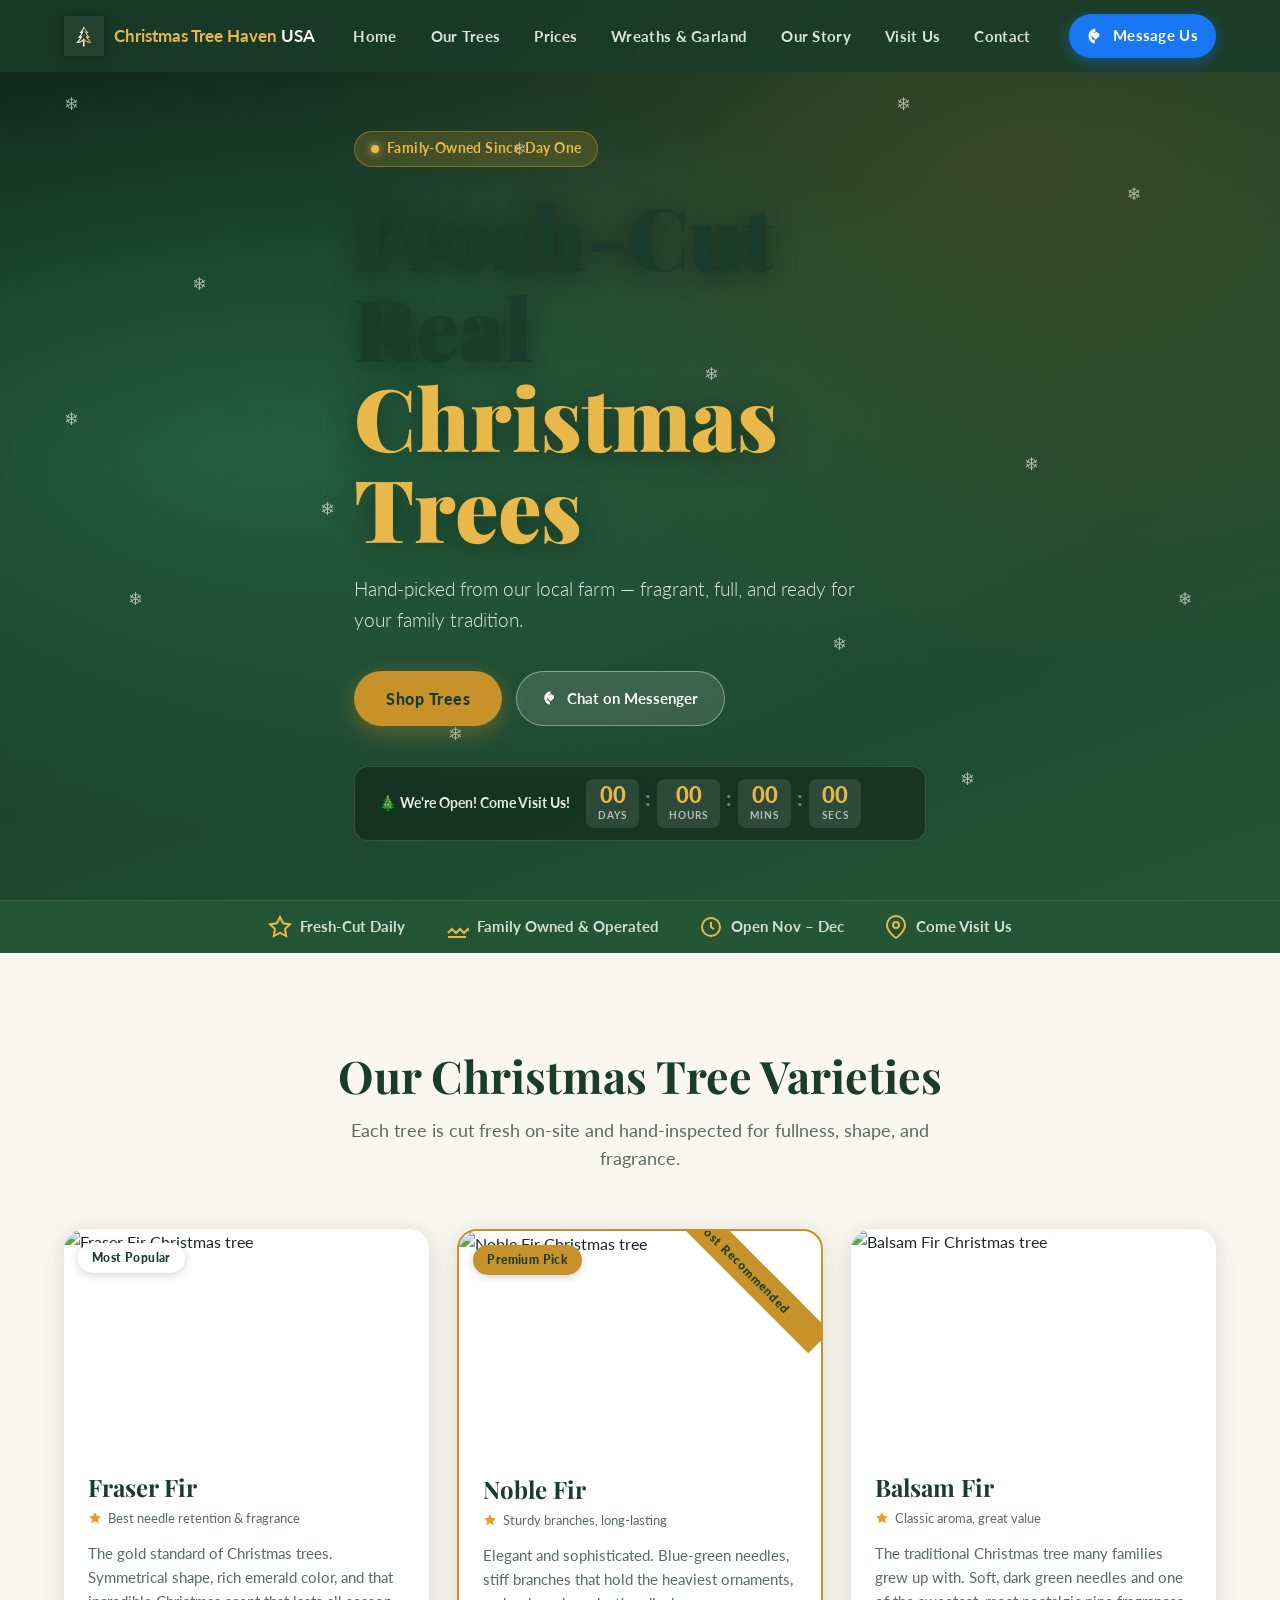
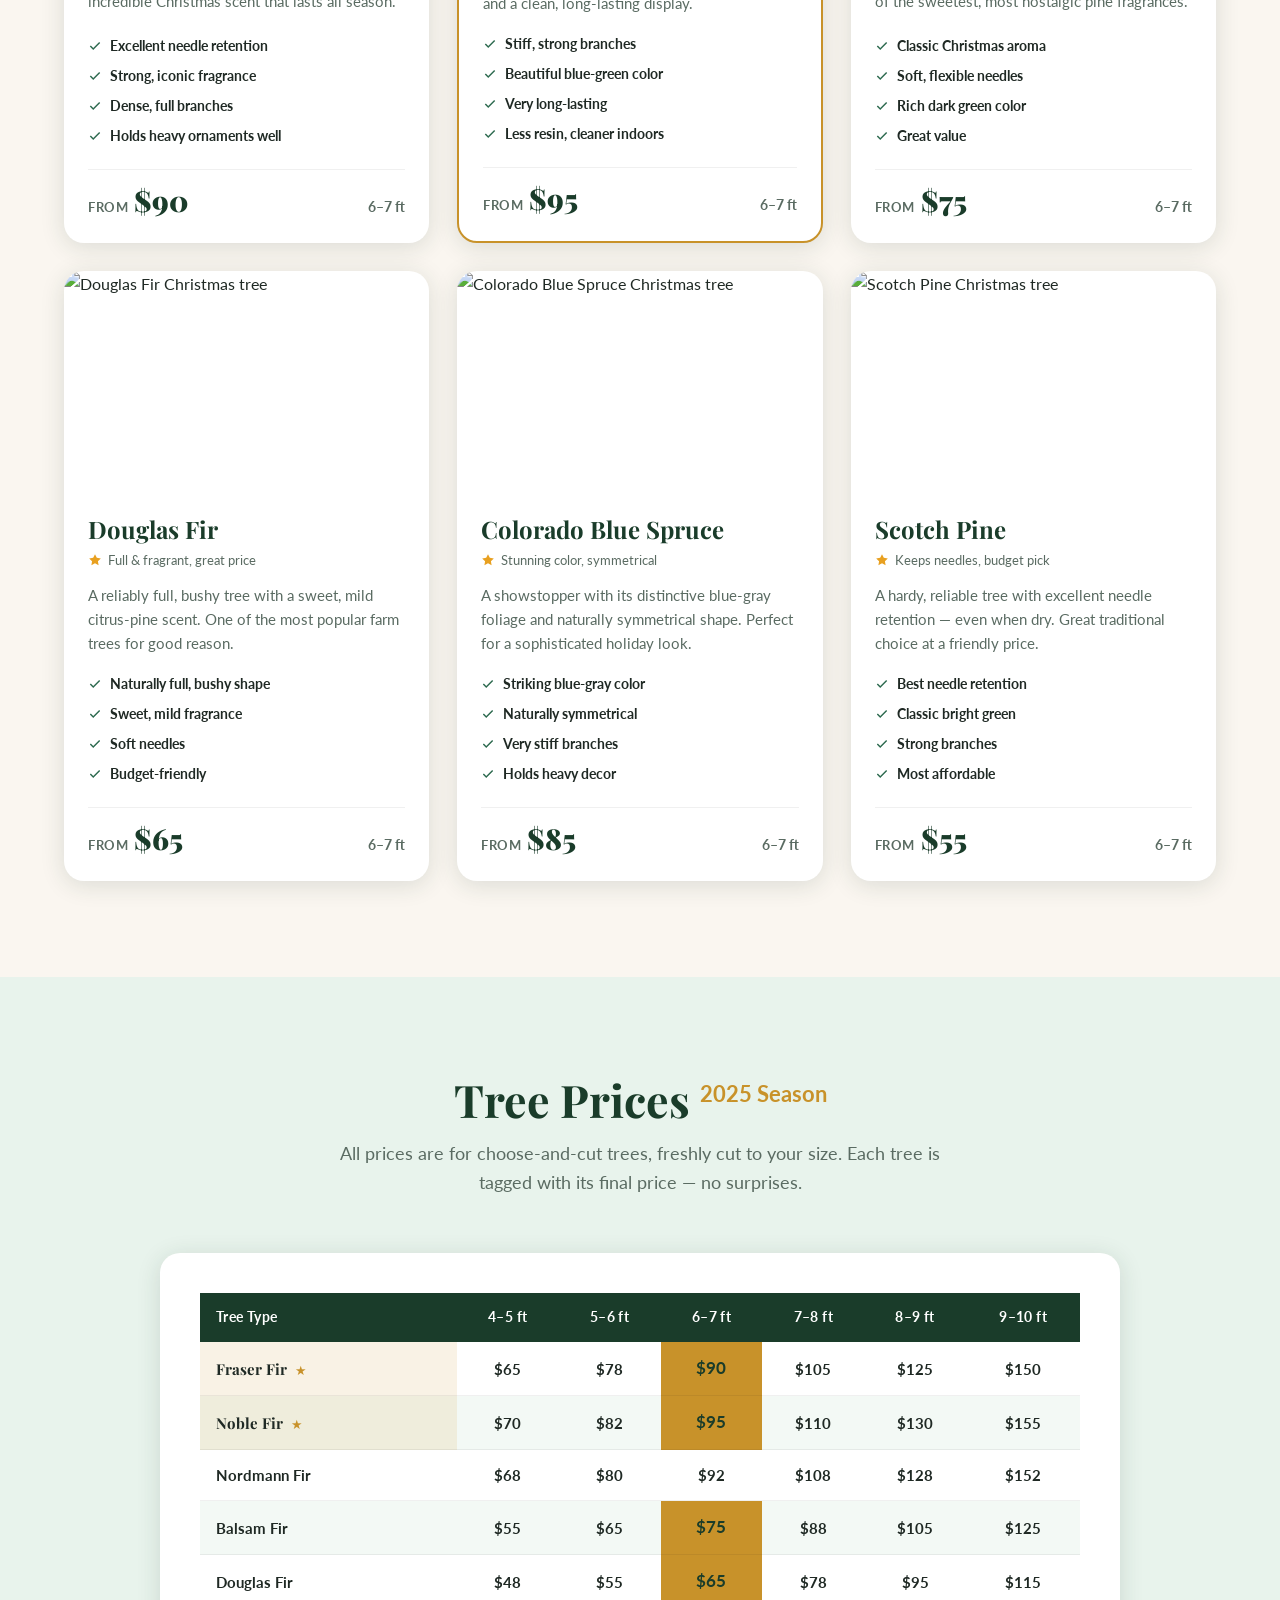
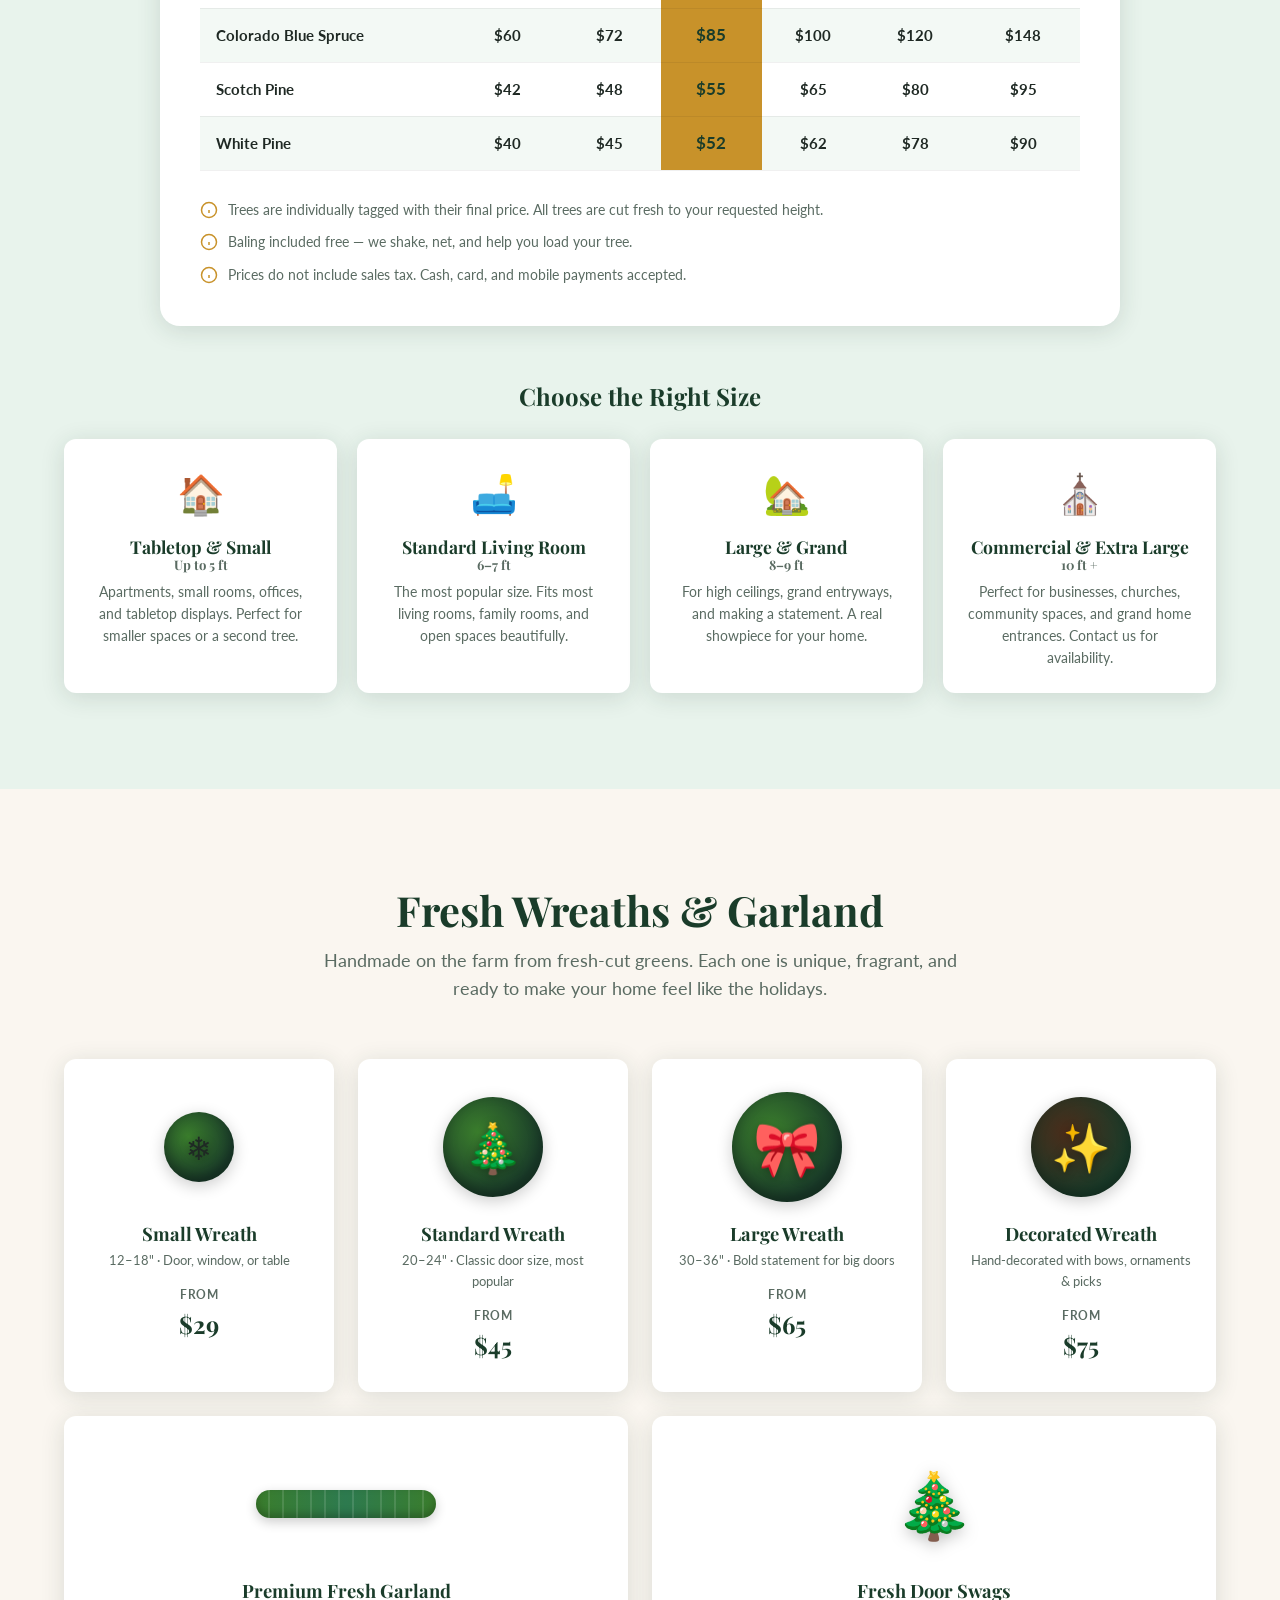
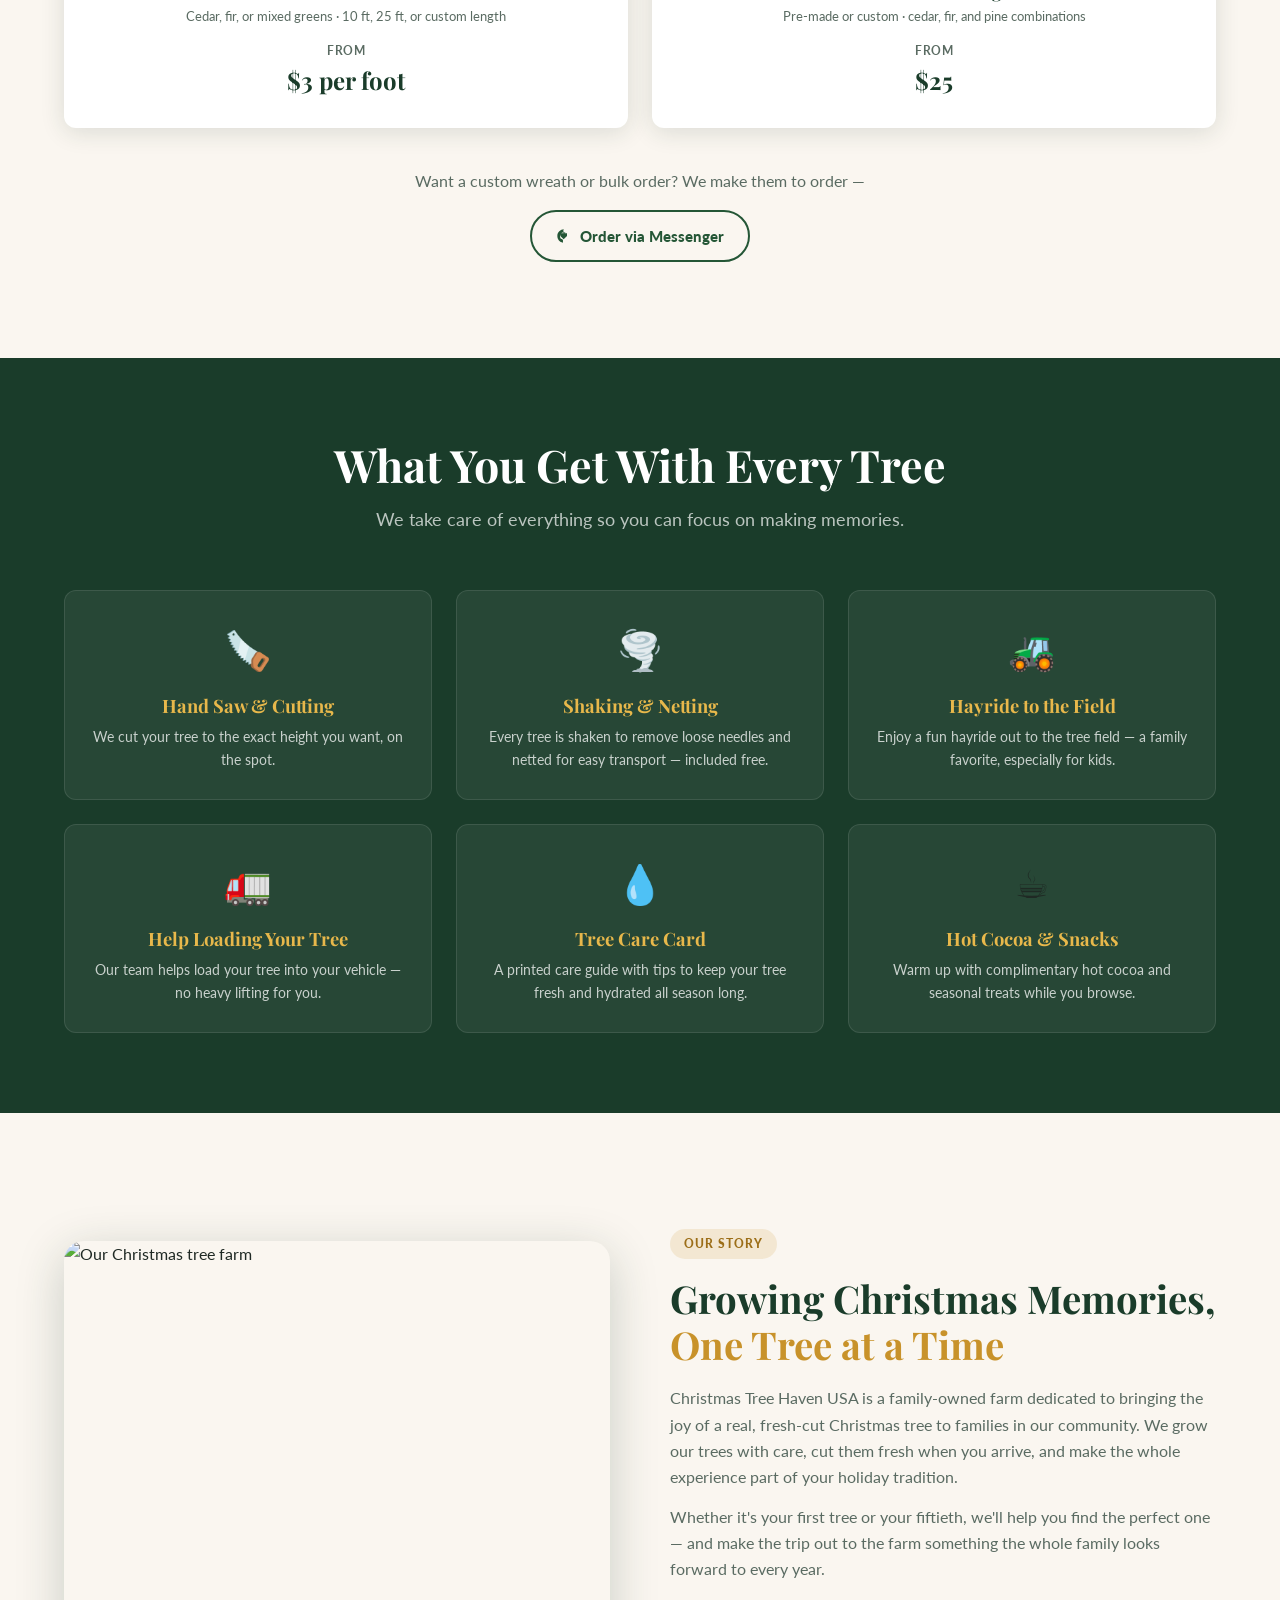
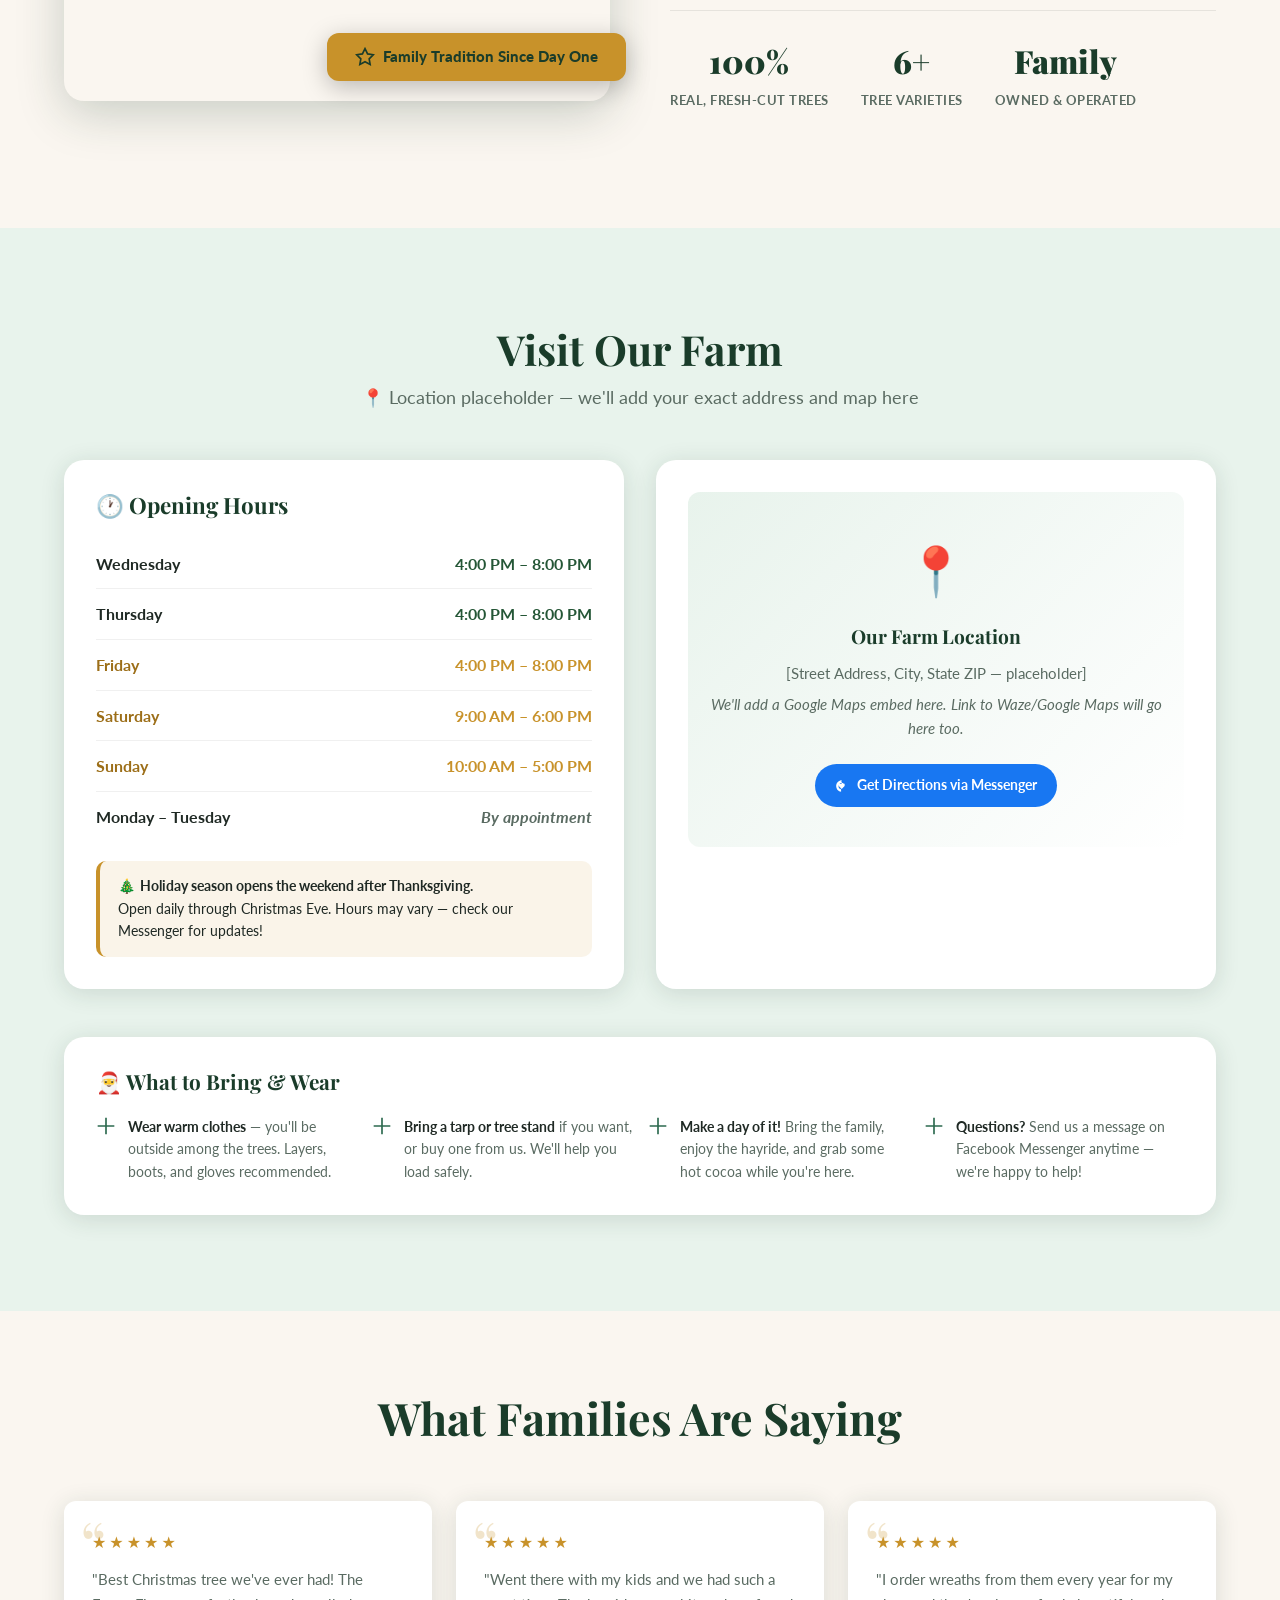
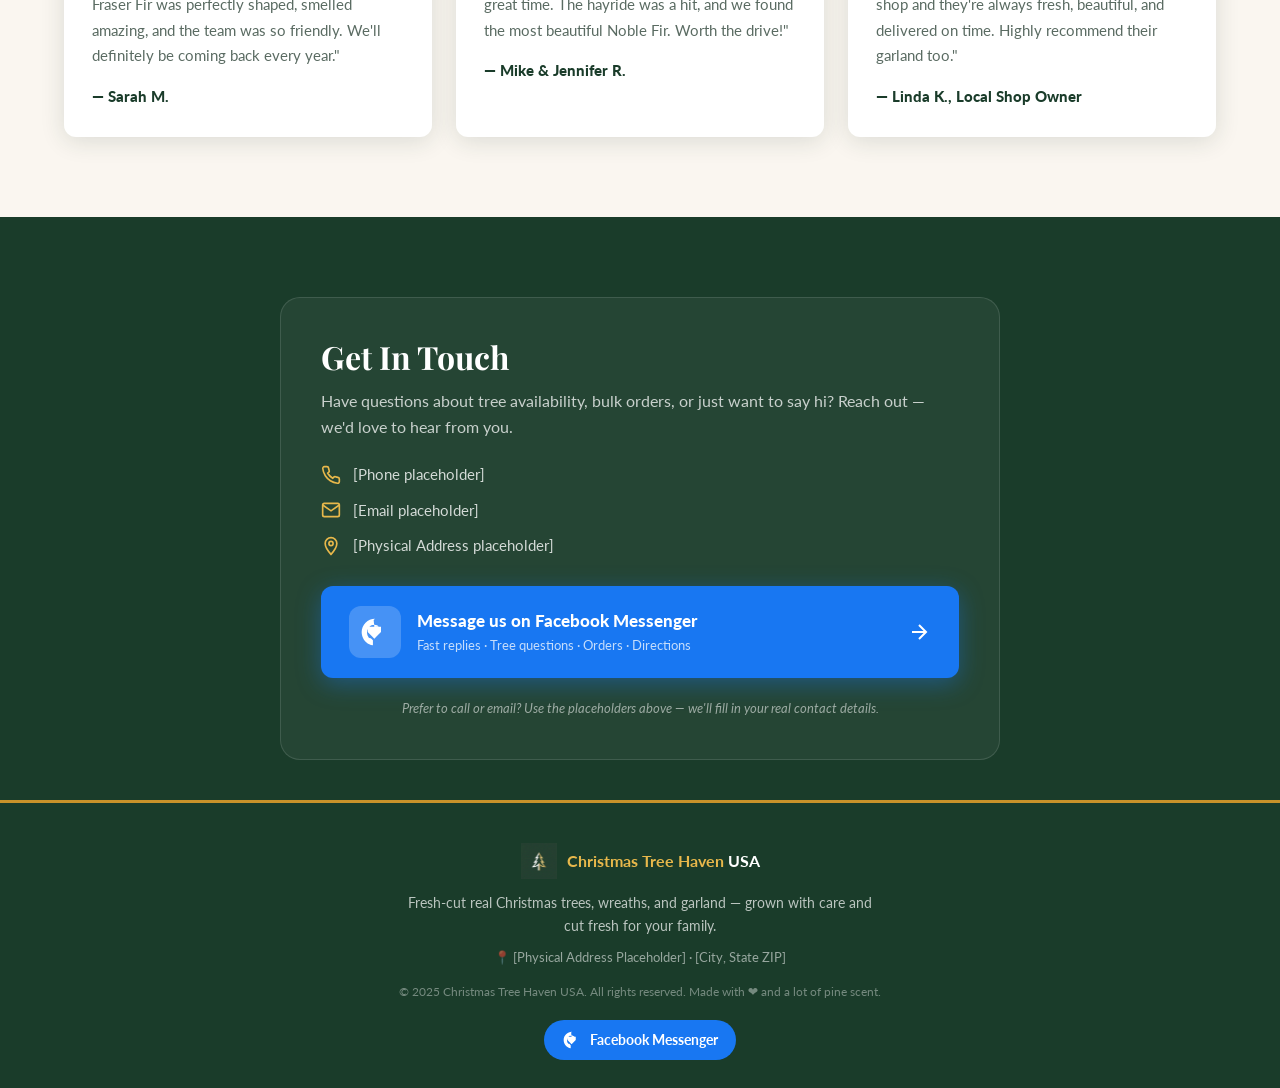
==== docs/index.html @ 34b8585f "Move site files to docs/ for GitHub Pages" ====
<!DOCTYPE html>
<html lang="en">
<head>
  <meta charset="UTF-8">
  <meta name="viewport" content="width=device-width, initial-scale=1.0">
  <title>Christmas Tree Haven USA — Fresh Cut Real Christmas Trees</title>
  <meta name="description" content="Family-owned Christmas tree farm offering fresh-cut Fraser Fir, Noble Fir, Balsam Fir, Douglas Fir, Colorado Blue Spruce, and Scotch Pine. Wreaths, garlands, and tree stands too. Visit us this holiday season!">
  <link rel="preconnect" href="https://fonts.googleapis.com">
  <link rel="preconnect" href="https://fonts.gstatic.com" crossorigin>
  <link href="https://fonts.googleapis.com/css2?family=Playfair+Display:wght@400;700;900&family=Lato:wght@300;400;700;900&display=swap" rel="stylesheet">
  <link rel="stylesheet" href="styles.css">
  <link rel="icon" type="image/png" href="icon.png">
</head>
<body>

  <nav class="navbar" id="navbar">
    <div class="nav-container">
      <a href="#home" class="logo">
        <img src="icon.png" alt="Christmas Tree Haven USA" class="logo-icon">
        <span class="logo-text"><strong>Christmas Tree Haven</strong> USA</span>
      </a>
      <ul class="nav-links" id="nav-links">
        <li><a href="#home">Home</a></li>
        <li><a href="#trees">Our Trees</a></li>
        <li><a href="#prices">Prices</a></li>
        <li><a href="#wreaths">Wreaths &amp; Garland</a></li>
        <li><a href="#about">Our Story</a></li>
        <li><a href="#visit">Visit Us</a></li>
        <li><a href="#contact">Contact</a></li>
      </ul>
      <a href="https://m.me/placeholder" target="_blank" class="btn-messenger" id="nav-messenger">
        <svg width="18" height="18" viewBox="0 0 24 24" fill="currentColor"><path d="M12 2.04C6.5 2.04 2 6.53 2 12.06c0 5.02 3.66 9.4 8.44 9.9v-3.8l-1.56-1.56C7.42 17.16 6 14.8 6 12.06c0-3.05 2.47-5.5 5.5-5.5 1.47 0 2.78.66 3.64 1.68L11.5 8h-5v4l5 5 5-5v-4h-5l-.5-4.98z"/></svg>
        Message Us
      </a>
      <button class="mobile-toggle" id="mobile-toggle" aria-label="Menu">
        <span></span><span></span><span></span>
      </button>
    </div>
  </nav>

  <section id="home" class="hero">
    <div class="hero-bg">
      <div class="hero-overlay"></div>
      <div class="snowflakes" aria-hidden="true">
        <span style="left:5%;top:10%;animation-delay:0s;animation-duration:8s">❄</span>
        <span style="left:15%;top:30%;animation-delay:1.2s;animation-duration:10s">❄</span>
        <span style="left:25%;top:55%;animation-delay:2.5s;animation-duration:7s">❄</span>
        <span style="left:40%;top:15%;animation-delay:0.8s;animation-duration:11s">❄</span>
        <span style="left:55%;top:40%;animation-delay:3s;animation-duration:9s">❄</span>
        <span style="left:70%;top:10%;animation-delay:1.8s;animation-duration:12s">❄</span>
        <span style="left:80%;top:50%;animation-delay:0.5s;animation-duration:8s">❄</span>
        <span style="left:88%;top:20%;animation-delay:2.2s;animation-duration:10s">❄</span>
        <span style="left:10%;top:65%;animation-delay:4s;animation-duration:13s">❄</span>
        <span style="left:65%;top:70%;animation-delay:1.5s;animation-duration:9s">❄</span>
        <span style="left:35%;top:80%;animation-delay:3.3s;animation-duration:11s">❄</span>
        <span style="left:92%;top:65%;animation-delay:0.3s;animation-duration:7s">❄</span>
        <span style="left:50%;top:5%;animation-delay:2s;animation-duration:10s">❄</span>
        <span style="left:5%;top:45%;animation-delay:5s;animation-duration:14s">❄</span>
        <span style="left:75%;top:85%;animation-delay:0.7s;animation-duration:9s">❄</span>
      </div>
    </div>
    <div class="hero-content">
      <div class="hero-badge"><span class="badge-dot"></span> Family-Owned Since Day One</div>
      <h1 class="hero-title">Fresh-Cut Real<br><span class="hero-title-accent">Christmas Trees</span></h1>
      <p class="hero-subtitle">Hand-picked from our local farm — fragrant, full, and ready for your family tradition.</p>
      <div class="hero-cta">
        <a href="#trees" class="btn-primary">Shop Trees</a>
        <a href="https://m.me/placeholder" target="_blank" class="btn-secondary" id="hero-messenger">
          <svg width="16" height="16" viewBox="0 0 24 24" fill="currentColor"><path d="M12 2.04C6.5 2.04 2 6.53 2 12.06c0 5.02 3.66 9.4 8.44 9.9v-3.8l-1.56-1.56C7.42 17.16 6 14.8 6 12.06c0-3.05 2.47-5.5 5.5-5.5 1.47 0 2.78.66 3.64 1.68L11.5 8h-5v4l5 5 5-5v-4h-5l-.5-4.98z"/></svg>
          Chat on Messenger
        </a>
      </div>
      <div class="countdown-bar" id="countdown">
        <span class="countdown-label">🎄 Holiday Season Opens In:</span>
        <div class="countdown-times">
          <div class="cd-unit"><span class="cd-num" id="cd-days">--</span><span class="cd-label">Days</span></div>
          <div class="cd-sep">:</div>
          <div class="cd-unit"><span class="cd-num" id="cd-hours">--</span><span class="cd-label">Hours</span></div>
          <div class="cd-sep">:</div>
          <div class="cd-unit"><span class="cd-num" id="cd-mins">--</span><span class="cd-label">Mins</span></div>
          <div class="cd-sep">:</div>
          <div class="cd-unit"><span class="cd-num" id="cd-secs">--</span><span class="cd-label">Secs</span></div>
        </div>
      </div>
    </div>
    <div class="hero-image-wrap">
      <img src="TREE1.jpeg" alt="Beautiful decorated Christmas tree" class="hero-img hero-img-1" loading="eager">
      <img src="TREE2.jpeg" alt="Christmas tree close up" class="hero-img hero-img-2" loading="lazy">
    </div>
  </section>

  <section class="trust-strip">
    <div class="trust-inner">
      <div class="trust-item"><svg width="24" height="24" viewBox="0 0 24 24" fill="none" stroke="currentColor" stroke-width="2"><path d="M12 2L15.09 8.26L22 9.27L17 14.14L18.18 21.02L12 17.77L5.82 21.02L7 14.14L2 9.27L8.91 8.26L12 2z"/></svg><span>Fresh-Cut Daily</span></div>
      <div class="trust-item"><svg width="24" height="24" viewBox="0 0 24 24" fill="none" stroke="currentColor" stroke-width="2"><path d="M3 18l4-4 4 4 4-4 4 4 4-4 4 4"/><path d="M3 22h18"/></svg><span>Family Owned &amp; Operated</span></div>
      <div class="trust-item"><svg width="24" height="24" viewBox="0 0 24 24" fill="none" stroke="currentColor" stroke-width="2"><circle cx="12" cy="12" r="9"/><path d="M12 7v5l3 2"/></svg><span>Open Nov – Dec</span></div>
      <div class="trust-item"><svg width="24" height="24" viewBox="0 0 24 24" fill="none" stroke="currentColor" stroke-width="2"><path d="M21 10c0 7-9 13-9 13s-9-6-9-13a9 9 0 0118 0z"/><circle cx="12" cy="10" r="3"/></svg><span>Come Visit Us</span></div>
    </div>
  </section>

  <section id="trees" class="section-trees">
    <div class="container">
      <div class="section-header">
        <h2>Our Christmas Tree Varieties</h2>
        <p class="section-sub">Each tree is cut fresh on-site and hand-inspected for fullness, shape, and fragrance.</p>
      </div>
      <div class="trees-grid">
        <div class="tree-card">
          <div class="tree-card-img">
            <img src="TREE3.jpeg" alt="Fraser Fir Christmas tree" loading="lazy">
            <span class="tree-tag">Most Popular</span>
          </div>
          <div class="tree-card-body">
            <h3>Fraser Fir</h3>
            <div class="tree-rating"><svg width="14" height="14" viewBox="0 0 24 24" fill="#e8a020"><path d="M12 2L15.09 8.26L22 9.27L17 14.14L18.18 21.02L12 17.77L5.82 21.02L7 14.14L2 9.27L8.91 8.26L12 2z"/></svg><span>Best needle retention &amp; fragrance</span></div>
            <p>The gold standard of Christmas trees. Symmetrical shape, rich emerald color, and that incredible Christmas scent that lasts all season.</p>
            <ul class="tree-features">
              <li><svg width="14" height="14" viewBox="0 0 24 24" fill="none" stroke="#2d6a4f" stroke-width="2.5"><polyline points="20 6 9 17 4 12"/></svg>Excellent needle retention</li>
              <li><svg width="14" height="14" viewBox="0 0 24 24" fill="none" stroke="#2d6a4f" stroke-width="2.5"><polyline points="20 6 9 17 4 12"/></svg>Strong, iconic fragrance</li>
              <li><svg width="14" height="14" viewBox="0 0 24 24" fill="none" stroke="#2d6a4f" stroke-width="2.5"><polyline points="20 6 9 17 4 12"/></svg>Dense, full branches</li>
              <li><svg width="14" height="14" viewBox="0 0 24 24" fill="none" stroke="#2d6a4f" stroke-width="2.5"><polyline points="20 6 9 17 4 12"/></svg>Holds heavy ornaments well</li>
            </ul>
            <div class="tree-price-row"><span class="tree-price-from">From</span><span class="tree-price">$90</span><span class="tree-price-meta">6–7 ft</span></div>
          </div>
        </div>
        <div class="tree-card featured">
          <div class="tree-card-img">
            <img src="TREE4.jpeg" alt="Noble Fir Christmas tree" loading="lazy">
            <span class="tree-tag tree-tag-featured">Premium Pick</span>
          </div>
          <div class="tree-card-body">
            <h3>Noble Fir</h3>
            <div class="tree-rating"><svg width="14" height="14" viewBox="0 0 24 24" fill="#e8a020"><path d="M12 2L15.09 8.26L22 9.27L17 14.14L18.18 21.02L12 17.77L5.82 21.02L7 14.14L2 9.27L8.91 8.26L12 2z"/></svg><span>Sturdy branches, long-lasting</span></div>
            <p>Elegant and sophisticated. Blue-green needles, stiff branches that hold the heaviest ornaments, and a clean, long-lasting display.</p>
            <ul class="tree-features">
              <li><svg width="14" height="14" viewBox="0 0 24 24" fill="none" stroke="#2d6a4f" stroke-width="2.5"><polyline points="20 6 9 17 4 12"/></svg>Stiff, strong branches</li>
              <li><svg width="14" height="14" viewBox="0 0 24 24" fill="none" stroke="#2d6a4f" stroke-width="2.5"><polyline points="20 6 9 17 4 12"/></svg>Beautiful blue-green color</li>
              <li><svg width="14" height="14" viewBox="0 0 24 24" fill="none" stroke="#2d6a4f" stroke-width="2.5"><polyline points="20 6 9 17 4 12"/></svg>Very long-lasting</li>
              <li><svg width="14" height="14" viewBox="0 0 24 24" fill="none" stroke="#2d6a4f" stroke-width="2.5"><polyline points="20 6 9 17 4 12"/></svg>Less resin, cleaner indoors</li>
            </ul>
            <div class="tree-price-row"><span class="tree-price-from">From</span><span class="tree-price">$95</span><span class="tree-price-meta">6–7 ft</span></div>
          </div>
        </div>
        <div class="tree-card">
          <div class="tree-card-img">
            <img src="TREE5.jpeg" alt="Balsam Fir Christmas tree" loading="lazy">
          </div>
          <div class="tree-card-body">
            <h3>Balsam Fir</h3>
            <div class="tree-rating"><svg width="14" height="14" viewBox="0 0 24 24" fill="#e8a020"><path d="M12 2L15.09 8.26L22 9.27L17 14.14L18.18 21.02L12 17.77L5.82 21.02L7 14.14L2 9.27L8.91 8.26L12 2z"/></svg><span>Classic aroma, great value</span></div>
            <p>The traditional Christmas tree many families grew up with. Soft, dark green needles and one of the sweetest, most nostalgic pine fragrances.</p>
            <ul class="tree-features">
              <li><svg width="14" height="14" viewBox="0 0 24 24" fill="none" stroke="#2d6a4f" stroke-width="2.5"><polyline points="20 6 9 17 4 12"/></svg>Classic Christmas aroma</li>
              <li><svg width="14" height="14" viewBox="0 0 24 24" fill="none" stroke="#2d6a4f" stroke-width="2.5"><polyline points="20 6 9 17 4 12"/></svg>Soft, flexible needles</li>
              <li><svg width="14" height="14" viewBox="0 0 24 24" fill="none" stroke="#2d6a4f" stroke-width="2.5"><polyline points="20 6 9 17 4 12"/></svg>Rich dark green color</li>
              <li><svg width="14" height="14" viewBox="0 0 24 24" fill="none" stroke="#2d6a4f" stroke-width="2.5"><polyline points="20 6 9 17 4 12"/></svg>Great value</li>
            </ul>
            <div class="tree-price-row"><span class="tree-price-from">From</span><span class="tree-price">$75</span><span class="tree-price-meta">6–7 ft</span></div>
          </div>
        </div>
        <div class="tree-card">
          <div class="tree-card-img">
            <img src="TREE1.jpeg" alt="Douglas Fir Christmas tree" loading="lazy">
          </div>
          <div class="tree-card-body">
            <h3>Douglas Fir</h3>
            <div class="tree-rating"><svg width="14" height="14" viewBox="0 0 24 24" fill="#e8a020"><path d="M12 2L15.09 8.26L22 9.27L17 14.14L18.18 21.02L12 17.77L5.82 21.02L7 14.14L2 9.27L8.91 8.26L12 2z"/></svg><span>Full &amp; fragrant, great price</span></div>
            <p>A reliably full, bushy tree with a sweet, mild citrus-pine scent. One of the most popular farm trees for good reason.</p>
            <ul class="tree-features">
              <li><svg width="14" height="14" viewBox="0 0 24 24" fill="none" stroke="#2d6a4f" stroke-width="2.5"><polyline points="20 6 9 17 4 12"/></svg>Naturally full, bushy shape</li>
              <li><svg width="14" height="14" viewBox="0 0 24 24" fill="none" stroke="#2d6a4f" stroke-width="2.5"><polyline points="20 6 9 17 4 12"/></svg>Sweet, mild fragrance</li>
              <li><svg width="14" height="14" viewBox="0 0 24 24" fill="none" stroke="#2d6a4f" stroke-width="2.5"><polyline points="20 6 9 17 4 12"/></svg>Soft needles</li>
              <li><svg width="14" height="14" viewBox="0 0 24 24" fill="none" stroke="#2d6a4f" stroke-width="2.5"><polyline points="20 6 9 17 4 12"/></svg>Budget-friendly</li>
            </ul>
            <div class="tree-price-row"><span class="tree-price-from">From</span><span class="tree-price">$65</span><span class="tree-price-meta">6–7 ft</span></div>
          </div>
        </div>
        <div class="tree-card">
          <div class="tree-card-img">
            <img src="TREE2.jpeg" alt="Colorado Blue Spruce Christmas tree" loading="lazy">
          </div>
          <div class="tree-card-body">
            <h3>Colorado Blue Spruce</h3>
            <div class="tree-rating"><svg width="14" height="14" viewBox="0 0 24 24" fill="#e8a020"><path d="M12 2L15.09 8.26L22 9.27L17 14.14L18.18 21.02L12 17.77L5.82 21.02L7 14.14L2 9.27L8.91 8.26L12 2z"/></svg><span>Stunning color, symmetrical</span></div>
            <p>A showstopper with its distinctive blue-gray foliage and naturally symmetrical shape. Perfect for a sophisticated holiday look.</p>
            <ul class="tree-features">
              <li><svg width="14" height="14" viewBox="0 0 24 24" fill="none" stroke="#2d6a4f" stroke-width="2.5"><polyline points="20 6 9 17 4 12"/></svg>Striking blue-gray color</li>
              <li><svg width="14" height="14" viewBox="0 0 24 24" fill="none" stroke="#2d6a4f" stroke-width="2.5"><polyline points="20 6 9 17 4 12"/></svg>Naturally symmetrical</li>
              <li><svg width="14" height="14" viewBox="0 0 24 24" fill="none" stroke="#2d6a4f" stroke-width="2.5"><polyline points="20 6 9 17 4 12"/></svg>Very stiff branches</li>
              <li><svg width="14" height="14" viewBox="0 0 24 24" fill="none" stroke="#2d6a4f" stroke-width="2.5"><polyline points="20 6 9 17 4 12"/></svg>Holds heavy decor</li>
            </ul>
            <div class="tree-price-row"><span class="tree-price-from">From</span><span class="tree-price">$85</span><span class="tree-price-meta">6–7 ft</span></div>
          </div>
        </div>
        <div class="tree-card">
          <div class="tree-card-img">
            <img src="TREE3.jpeg" alt="Scotch Pine Christmas tree" loading="lazy">
          </div>
          <div class="tree-card-body">
            <h3>Scotch Pine</h3>
            <div class="tree-rating"><svg width="14" height="14" viewBox="0 0 24 24" fill="#e8a020"><path d="M12 2L15.09 8.26L22 9.27L17 14.14L18.18 21.02L12 17.77L5.82 21.02L7 14.14L2 9.27L8.91 8.26L12 2z"/></svg><span>Keeps needles, budget pick</span></div>
            <p>A hardy, reliable tree with excellent needle retention — even when dry. Great traditional choice at a friendly price.</p>
            <ul class="tree-features">
              <li><svg width="14" height="14" viewBox="0 0 24 24" fill="none" stroke="#2d6a4f" stroke-width="2.5"><polyline points="20 6 9 17 4 12"/></svg>Best needle retention</li>
              <li><svg width="14" height="14" viewBox="0 0 24 24" fill="none" stroke="#2d6a4f" stroke-width="2.5"><polyline points="20 6 9 17 4 12"/></svg>Classic bright green</li>
              <li><svg width="14" height="14" viewBox="0 0 24 24" fill="none" stroke="#2d6a4f" stroke-width="2.5"><polyline points="20 6 9 17 4 12"/></svg>Strong branches</li>
              <li><svg width="14" height="14" viewBox="0 0 24 24" fill="none" stroke="#2d6a4f" stroke-width="2.5"><polyline points="20 6 9 17 4 12"/></svg>Most affordable</li>
            </ul>
            <div class="tree-price-row"><span class="tree-price-from">From</span><span class="tree-price">$55</span><span class="tree-price-meta">6–7 ft</span></div>
          </div>
        </div>
      </div>
    </div>
  </section>

  <section id="prices" class="section-pricing">
    <div class="container">
      <div class="section-header">
        <h2>Tree Prices <span class="section-year">2025 Season</span></h2>
        <p class="section-sub">All prices are for choose-and-cut trees, freshly cut to your size. Each tree is tagged with its final price — no surprises.</p>
      </div>
      <div class="pricing-card">
        <div class="pricing-table-wrap">
          <table class="pricing-table">
            <thead>
              <tr><th>Tree Type</th><th>4–5 ft</th><th>5–6 ft</th><th>6–7 ft</th><th>7–8 ft</th><th>8–9 ft</th><th>9–10 ft</th></tr>
            </thead>
            <tbody>
              <tr><td class="pt-type pt-featured"><strong>Fraser Fir</strong> <span class="pt-star">★</span></td><td>$65</td><td>$78</td><td class="pt-highlight">$90</td><td>$105</td><td>$125</td><td>$150</td></tr>
              <tr><td class="pt-type pt-featured"><strong>Noble Fir</strong> <span class="pt-star">★</span></td><td>$70</td><td>$82</td><td class="pt-highlight">$95</td><td>$110</td><td>$130</td><td>$155</td></tr>
              <tr><td class="pt-type">Nordmann Fir</td><td>$68</td><td>$80</td><td>$92</td><td>$108</td><td>$128</td><td>$152</td></tr>
              <tr><td class="pt-type">Balsam Fir</td><td>$55</td><td>$65</td><td class="pt-highlight">$75</td><td>$88</td><td>$105</td><td>$125</td></tr>
              <tr><td class="pt-type">Douglas Fir</td><td>$48</td><td>$55</td><td class="pt-highlight">$65</td><td>$78</td><td>$95</td><td>$115</td></tr>
              <tr><td class="pt-type">Colorado Blue Spruce</td><td>$60</td><td>$72</td><td class="pt-highlight">$85</td><td>$100</td><td>$120</td><td>$148</td></tr>
              <tr><td class="pt-type">Scotch Pine</td><td>$42</td><td>$48</td><td class="pt-highlight">$55</td><td>$65</td><td>$80</td><td>$95</td></tr>
              <tr><td class="pt-type">White Pine</td><td>$40</td><td>$45</td><td class="pt-highlight">$52</td><td>$62</td><td>$78</td><td>$90</td></tr>
            </tbody>
          </table>
        </div>
        <div class="pricing-notes">
          <div class="pricing-note"><svg width="18" height="18" viewBox="0 0 24 24" fill="none" stroke="currentColor" stroke-width="2"><circle cx="12" cy="12" r="10"/><path d="M12 16v-4M12 8h.01"/></svg><span>Trees are individually tagged with their final price. All trees are cut fresh to your requested height.</span></div>
          <div class="pricing-note"><svg width="18" height="18" viewBox="0 0 24 24" fill="none" stroke="currentColor" stroke-width="2"><circle cx="12" cy="12" r="10"/><path d="M12 16v-4M12 8h.01"/></svg><span>Baling included free — we shake, net, and help you load your tree.</span></div>
          <div class="pricing-note"><svg width="18" height="18" viewBox="0 0 24 24" fill="none" stroke="currentColor" stroke-width="2"><circle cx="12" cy="12" r="10"/><path d="M12 16v-4M12 8h.01"/></svg><span>Prices do not include sales tax. Cash, card, and mobile payments accepted.</span></div>
        </div>
      </div>
      <div class="size-guide-wrap">
        <h3 class="size-guide-title">Choose the Right Size</h3>
        <div class="size-guide-grid">
          <div class="size-guide-item"><div class="sg-icon">🏠</div><h4>Tabletop &amp; Small<br/><small>Up to 5 ft</small></h4><p>Apartments, small rooms, offices, and tabletop displays. Perfect for smaller spaces or a second tree.</p></div>
          <div class="size-guide-item"><div class="sg-icon">🛋️</div><h4>Standard Living Room<br/><small>6–7 ft</small></h4><p>The most popular size. Fits most living rooms, family rooms, and open spaces beautifully.</p></div>
          <div class="size-guide-item"><div class="sg-icon">🏡</div><h4>Large &amp; Grand<br/><small>8–9 ft</small></h4><p>For high ceilings, grand entryways, and making a statement. A real showpiece for your home.</p></div>
          <div class="size-guide-item"><div class="sg-icon">⛪</div><h4>Commercial &amp; Extra Large<br/><small>10 ft +</small></h4><p>Perfect for businesses, churches, community spaces, and grand home entrances. Contact us for availability.</p></div>
        </div>
      </div>
    </div>
  </section>

  <section id="wreaths" class="section-wreaths">
    <div class="container">
      <div class="wreaths-header">
        <h2>Fresh Wreaths &amp; Garland</h2>
        <p class="section-sub">Handmade on the farm from fresh-cut greens. Each one is unique, fragrant, and ready to make your home feel like the holidays.</p>
      </div>
      <div class="wreaths-grid">
        <div class="wreath-card"><div class="wreath-visual wreath-sm"><div class="wreath-circle"><div class="wreath-inner">❄</div></div></div><h3>Small Wreath</h3><p class="wreath-spec">12–18" · Door, window, or table</p><div class="wreath-price"><span>From</span><strong>$29</strong></div></div>
        <div class="wreath-card"><div class="wreath-visual wreath-md"><div class="wreath-circle"><div class="wreath-inner">🎄</div></div></div><h3>Standard Wreath</h3><p class="wreath-spec">20–24" · Classic door size, most popular</p><div class="wreath-price"><span>From</span><strong>$45</strong></div></div>
        <div class="wreath-card"><div class="wreath-visual wreath-lg"><div class="wreath-circle"><div class="wreath-inner">🎀</div></div></div><h3>Large Wreath</h3><p class="wreath-spec">30–36" · Bold statement for big doors</p><div class="wreath-price"><span>From</span><strong>$65</strong></div></div>
        <div class="wreath-card"><div class="wreath-visual wreath-decorated"><div class="wreath-circle wreath-deco"><div class="wreath-inner">✨</div></div></div><h3>Decorated Wreath</h3><p class="wreath-spec">Hand-decorated with bows, ornaments &amp; picks</p><div class="wreath-price"><span>From</span><strong>$75</strong></div></div>
        <div class="wreath-card wide"><div class="wreath-visual garland"><div class="garland-bar"></div></div><h3>Premium Fresh Garland</h3><p class="wreath-spec">Cedar, fir, or mixed greens · 10 ft, 25 ft, or custom length</p><div class="wreath-price"><span>From</span><strong>$3 per foot</strong></div></div>
        <div class="wreath-card wide"><div class="wreath-visual swag"><div class="swag-shape">🎄</div></div><h3>Fresh Door Swags</h3><p class="wreath-spec">Pre-made or custom · cedar, fir, and pine combinations</p><div class="wreath-price"><span>From</span><strong>$25</strong></div></div>
      </div>
      <div class="wreath-cta">
        <p class="wreath-cta-text">Want a custom wreath or bulk order? We make them to order —</p>
        <a href="https://m.me/placeholder" target="_blank" class="btn-messenger-outline" id="wreath-messenger">
          <svg width="16" height="16" viewBox="0 0 24 24" fill="currentColor"><path d="M12 2.04C6.5 2.04 2 6.53 2 12.06c0 5.02 3.66 9.4 8.44 9.9v-3.8l-1.56-1.56C7.42 17.16 6 14.8 6 12.06c0-3.05 2.47-5.5 5.5-5.5 1.47 0 2.78.66 3.64 1.68L11.5 8h-5v4l5 5 5-5v-4h-5l-.5-4.98z"/></svg>
          Order via Messenger
        </a>
      </div>
    </div>
  </section>

  <section class="section-includes">
    <div class="container">
      <div class="section-header centered"><h2>What You Get With Every Tree</h2><p class="section-sub">We take care of everything so you can focus on making memories.</p></div>
      <div class="includes-grid">
        <div class="include-item"><div class="include-icon">🪚</div><h4>Hand Saw &amp; Cutting</h4><p>We cut your tree to the exact height you want, on the spot.</p></div>
        <div class="include-item"><div class="include-icon">🌪️</div><h4>Shaking &amp; Netting</h4><p>Every tree is shaken to remove loose needles and netted for easy transport — included free.</p></div>
        <div class="include-item"><div class="include-icon">🚜</div><h4>Hayride to the Field</h4><p>Enjoy a fun hayride out to the tree field — a family favorite, especially for kids.</p></div>
        <div class="include-item"><div class="include-icon">🚛</div><h4>Help Loading Your Tree</h4><p>Our team helps load your tree into your vehicle — no heavy lifting for you.</p></div>
        <div class="include-item"><div class="include-icon">💧</div><h4>Tree Care Card</h4><p>A printed care guide with tips to keep your tree fresh and hydrated all season long.</p></div>
        <div class="include-item"><div class="include-icon">☕</div><h4>Hot Cocoa &amp; Snacks</h4><p>Warm up with complimentary hot cocoa and seasonal treats while you browse.</p></div>
      </div>
    </div>
  </section>

  <section id="about" class="section-about">
    <div class="container">
      <div class="about-grid">
        <div class="about-image-wrap">
          <img src="TREE4.jpeg" alt="Our Christmas tree farm" class="about-img" loading="lazy">
          <div class="about-image-badge"><svg width="20" height="20" viewBox="0 0 24 24" fill="none" stroke="currentColor" stroke-width="2"><path d="M12 2L15.09 8.26L22 9.27L17 14.14L18.18 21.02L12 17.77L5.82 21.02L7 14.14L2 9.27L8.91 8.26L12 2z"/></svg>Family Tradition Since Day One</div>
        </div>
        <div class="about-text">
          <div class="about-badge-sm">Our Story</div>
          <h2>Growing Christmas Memories, <span class="accent">One Tree at a Time</span></h2>
          <p>Christmas Tree Haven USA is a family-owned farm dedicated to bringing the joy of a real, fresh-cut Christmas tree to families in our community. We grow our trees with care, cut them fresh when you arrive, and make the whole experience part of your holiday tradition.</p>
          <p>Whether it's your first tree or your fiftieth, we'll help you find the perfect one — and make the trip out to the farm something the whole family looks forward to every year.</p>
          <div class="about-stats">
            <div class="stat"><span class="stat-num">100%</span><span class="stat-label">Real, Fresh-Cut Trees</span></div>
            <div class="stat"><span class="stat-num">6+</span><span class="stat-label">Tree Varieties</span></div>
            <div class="stat"><span class="stat-num">Family</span><span class="stat-label">Owned &amp; Operated</span></div>
          </div>
        </div>
      </div>
    </div>
  </section>

  <section id="visit" class="section-visit">
    <div class="container">
      <div class="visit-header"><h2>Visit Our Farm</h2><p class="section-sub">📍 Location placeholder — we'll add your exact address and map here</p></div>
      <div class="visit-grid">
        <div class="hours-card">
          <h3>🕐 Opening Hours</h3>
          <div class="hours-list">
            <div class="hours-row"><span class="hours-day">Wednesday</span><span class="hours-time">4:00 PM – 8:00 PM</span></div>
            <div class="hours-row"><span class="hours-day">Thursday</span><span class="hours-time">4:00 PM – 8:00 PM</span></div>
            <div class="hours-row highlight"><span class="hours-day">Friday</span><span class="hours-time">4:00 PM – 8:00 PM</span></div>
            <div class="hours-row highlight"><span class="hours-day">Saturday</span><span class="hours-time">9:00 AM – 6:00 PM</span></div>
            <div class="hours-row highlight"><span class="hours-day">Sunday</span><span class="hours-time">10:00 AM – 5:00 PM</span></div>
            <div class="hours-row muted"><span class="hours-day">Monday – Tuesday</span><span class="hours-time">By appointment</span></div>
          </div>
          <div class="hours-note">🎄 <strong>Holiday season opens the weekend after Thanksgiving.</strong><br>Open daily through Christmas Eve. Hours may vary — check our Messenger for updates!</div>
        </div>
        <div class="map-card">
          <div class="map-placeholder">
            <div class="map-pin-big">📍</div>
            <h3>Our Farm Location</h3>
            <p>[Street Address, City, State ZIP — placeholder]</p>
            <p class="map-hint">We'll add a Google Maps embed here. Link to Waze/Google Maps will go here too.</p>
            <a href="https://m.me/placeholder" target="_blank" class="btn-messenger-small" id="visit-messenger">
              <svg width="14" height="14" viewBox="0 0 24 24" fill="currentColor"><path d="M12 2.04C6.5 2.04 2 6.53 2 12.06c0 5.02 3.66 9.4 8.44 9.9v-3.8l-1.56-1.56C7.42 17.16 6 14.8 6 12.06c0-3.05 2.47-5.5 5.5-5.5 1.47 0 2.78.66 3.64 1.68L11.5 8h-5v4l5 5 5-5v-4h-5l-.5-4.98z"/></svg>
              Get Directions via Messenger
            </a>
          </div>
        </div>
      </div>
      <div class="visit-tips">
        <h3>🎅 What to Bring &amp; Wear</h3>
        <div class="tips-grid">
          <div class="tip"><svg width="20" height="20" viewBox="0 0 24 24" fill="none" stroke="#2d6a4f" stroke-width="2"><path d="M12 2v20M2 12h20"/></svg><div><strong>Wear warm clothes</strong> — you'll be outside among the trees. Layers, boots, and gloves recommended.</div></div>
          <div class="tip"><svg width="20" height="20" viewBox="0 0 24 24" fill="none" stroke="#2d6a4f" stroke-width="2"><path d="M12 2v20M2 12h20"/></svg><div><strong>Bring a tarp or tree stand</strong> if you want, or buy one from us. We'll help you load safely.</div></div>
          <div class="tip"><svg width="20" height="20" viewBox="0 0 24 24" fill="none" stroke="#2d6a4f" stroke-width="2"><path d="M12 2v20M2 12h20"/></svg><div><strong>Make a day of it!</strong> Bring the family, enjoy the hayride, and grab some hot cocoa while you're here.</div></div>
          <div class="tip"><svg width="20" height="20" viewBox="0 0 24 24" fill="none" stroke="#2d6a4f" stroke-width="2"><path d="M12 2v20M2 12h20"/></svg><div><strong>Questions?</strong> Send us a message on Facebook Messenger anytime — we're happy to help!</div></div>
        </div>
      </div>
    </div>
  </section>

  <section class="section-testimonials">
    <div class="container">
      <div class="section-header centered"><h2>What Families Are Saying</h2></div>
      <div class="testimonials-grid">
        <div class="testimonial">
          <div class="testimonial-stars"><span>★</span><span>★</span><span>★</span><span>★</span><span>★</span></div>
          <p>"Best Christmas tree we've ever had! The Fraser Fir was perfectly shaped, smelled amazing, and the team was so friendly. We'll definitely be coming back every year."</p>
          <div class="testimonial-author">— Sarah M.</div>
        </div>
        <div class="testimonial">
          <div class="testimonial-stars"><span>★</span><span>★</span><span>★</span><span>★</span><span>★</span></div>
          <p>"Went there with my kids and we had such a great time. The hayride was a hit, and we found the most beautiful Noble Fir. Worth the drive!"</p>
          <div class="testimonial-author">— Mike &amp; Jennifer R.</div>
        </div>
        <div class="testimonial">
          <div class="testimonial-stars"><span>★</span><span>★</span><span>★</span><span>★</span><span>★</span></div>
          <p>"I order wreaths from them every year for my shop and they're always fresh, beautiful, and delivered on time. Highly recommend their garland too."</p>
          <div class="testimonial-author">— Linda K., Local Shop Owner</div>
        </div>
      </div>
    </div>
  </section>

  <section id="contact" class="section-contact">
    <div class="container">
      <div class="contact-card">
        <div class="contact-text">
          <h2>Get In Touch</h2>
          <p>Have questions about tree availability, bulk orders, or just want to say hi? Reach out — we'd love to hear from you.</p>
          <div class="contact-details">
            <div class="contact-item"><svg width="20" height="20" viewBox="0 0 24 24" fill="none" stroke="currentColor" stroke-width="2"><path d="M22 16.92v3a2 2 0 01-2.18 2 19.79 19.79 0 01-8.63-3.07 19.5 19.5 0 01-6-6 19.79 19.79 0 01-3.07-8.67A2 2 0 014.11 2h3a2 2 0 012 1.72 12.84 12.84 0 00.7 2.81 2 2 0 01-.45 2.11L8.09 9.91a16 16 0 006 6l1.27-1.27a2 2 0 012.11-.45 12.84 12.84 0 002.81.7A2 2 0 0122 16.92z"/></svg><span>[Phone placeholder]</span></div>
            <div class="contact-item"><svg width="20" height="20" viewBox="0 0 24 24" fill="none" stroke="currentColor" stroke-width="2"><path d="M4 4h16c1.1 0 2 .9 2 2v12c0 1.1-.9 2-2 2H4c-1.1 0-2-.9-2-2V6c0-1.1.9-2 2-2z"/><polyline points="22,6 12,13 2,6"/></svg><span>[Email placeholder]</span></div>
            <div class="contact-item"><svg width="20" height="20" viewBox="0 0 24 24" fill="none" stroke="currentColor" stroke-width="2"><path d="M12 2C8.13 2 5 5.13 5 9c0 5.25 7 13 7 13s7-7.75 7-13c0-3.87-3.13-7-7-7zm0 9.5c-1.38 0-2.5-1.12-2.5-2.5s1.12-2.5 2.5-2.5 2.5 1.12 2.5 2.5-1.12 2.5-2.5 2.5z"/></svg><span>[Physical Address placeholder]</span></div>
          </div>
        </div>
        <a href="https://m.me/placeholder" target="_blank" class="contact-messenger-big" id="contact-messenger">
          <div class="cm-icon">
            <svg width="32" height="32" viewBox="0 0 24 24" fill="currentColor"><path d="M12 2.04C6.5 2.04 2 6.53 2 12.06c0 5.02 3.66 9.4 8.44 9.9v-3.8l-1.56-1.56C7.42 17.16 6 14.8 6 12.06c0-3.05 2.47-5.5 5.5-5.5 1.47 0 2.78.66 3.64 1.68L11.5 8h-5v4l5 5 5-5v-4h-5l-.5-4.98z"/></svg>
          </div>
          <div class="cm-text">
            <span class="cm-title">Message us on Facebook Messenger</span>
            <span class="cm-sub">Fast replies · Tree questions · Orders · Directions</span>
          </div>
          <svg class="cm-arrow" width="24" height="24" viewBox="0 0 24 24" fill="none" stroke="currentColor" stroke-width="2"><line x1="5" y1="12" x2="19" y2="12"/><polyline points="12 5 19 12 12 19"/></svg>
        </a>
        <p class="contact-note">Prefer to call or email? Use the placeholders above — we'll fill in your real contact details.</p>
      </div>
    </div>
  </section>

  <footer class="site-footer">
    <div class="footer-container">
      <div class="footer-brand">
        <img src="icon.png" alt="" class="footer-icon">
        <span><strong>Christmas Tree Haven</strong> USA</span>
      </div>
      <p class="footer-tagline">Fresh-cut real Christmas trees, wreaths, and garland — grown with care and cut fresh for your family.</p>
      <p class="footer-location">📍 [Physical Address Placeholder] · [City, State ZIP]</p>
      <p class="footer-copy">© 2025 Christmas Tree Haven USA. All rights reserved. Made with ❤️ and a lot of pine scent.</p>
      <div class="footer-social">
        <a href="https://m.me/placeholder" target="_blank" class="footer-messenger" id="footer-messenger">
          <svg width="20" height="20" viewBox="0 0 24 24" fill="currentColor"><path d="M12 2.04C6.5 2.04 2 6.53 2 12.06c0 5.02 3.66 9.4 8.44 9.9v-3.8l-1.56-1.56C7.42 17.16 6 14.8 6 12.06c0-3.05 2.47-5.5 5.5-5.5 1.47 0 2.78.66 3.64 1.68L11.5 8h-5v4l5 5 5-5v-4h-5l-.5-4.98z"/></svg>
          Facebook Messenger
        </a>
      </div>
    </div>
  </footer>

  <script>
    const MESSENGER_LINK = 'https://m.me/placeholder';

    function setMessengerLinks() {
      const links = [
        'nav-messenger','hero-messenger','wreath-messenger','visit-messenger',
        'contact-messenger','footer-messenger'
      ];
      links.forEach(id => {
        const el = document.getElementById(id);
        if (el) el.href = MESSENGER_LINK;
      });
      document.querySelectorAll('a[href="https://m.me/placeholder"]').forEach(el => {
        if (!links.includes(el.id)) el.href = MESSENGER_LINK;
      });
    }

    // Mobile nav
    const toggle = document.getElementById('mobile-toggle');
    const navLinks = document.getElementById('nav-links');
    toggle.addEventListener('click', () => {
      navLinks.classList.toggle('open');
    });
    navLinks.querySelectorAll('a').forEach(a => {
      a.addEventListener('click', () => navLinks.classList.remove('open'));
    });

    // Smooth scroll
    document.querySelectorAll('a[href^="#"]').forEach(anchor => {
      anchor.addEventListener('click', function(e) {
        const href = this.getAttribute('href');
        if (href === '#') return;
        const target = document.querySelector(href);
        if (target) {
          e.preventDefault();
          target.scrollIntoView({ behavior: 'smooth', block: 'start' });
        }
      });
    });

    // Sticky navbar
    const navbar = document.getElementById('navbar');
    let lastScroll = 0;
    window.addEventListener('scroll', () => {
      const y = window.scrollY;
      if (y > 80) {
        navbar.classList.add('sticky');
      } else {
        navbar.classList.remove('sticky');
      }
      if (y > lastScroll && y > 120) {
        navbar.style.transform = 'translateY(-100%)';
      } else {
        navbar.style.transform = 'translateY(0)';
      }
      lastScroll = y;
    });

    // Countdown timer — opens weekend after Thanksgiving (Nov 29, 2025)
    function startCountdown() {
      const target = new Date('2025-11-28T09:00:00-05:00').getTime();
      const el = document.getElementById('countdown');
      if (!el) return;
      function tick() {
        const now = Date.now();
        let diff = target - now;
        if (diff <= 0) {
          el.querySelector('.countdown-label').textContent = '🎄 We\'re Open! Come Visit Us!';
          ['cd-days','cd-hours','cd-mins','cd-secs'].forEach(id => document.getElementById(id).textContent = '00');
          return;
        }
        const days = Math.floor(diff / 86400000);
        const hours = Math.floor((diff % 86400000) / 3600000);
        const mins = Math.floor((diff % 3600000) / 60000);
        const secs = Math.floor((diff % 60000) / 1000);
        document.getElementById('cd-days').textContent = String(days).padStart(2,'0');
        document.getElementById('cd-hours').textContent = String(hours).padStart(2,'0');
        document.getElementById('cd-mins').textContent = String(mins).padStart(2,'0');
        document.getElementById('cd-secs').textContent = String(secs).padStart(2,'0');
      }
      tick();
      setInterval(tick, 1000);
    }

    setMessengerLinks();
    startCountdown();

    // Lazy-load swap hero image on interaction for performance
    window.addEventListener('load', () => {
      document.querySelectorAll('.tree-card-img img').forEach(img => {
        img.addEventListener('load', () => img.closest('.tree-card-img').classList.add('loaded'));
      });
    });
  </script>
</body>
</html>
---- docs/styles.css ----
/* ============================================================
   Christmas Tree Haven USA — Stylesheet
   ============================================================ */

:root {
  --green-deep: #1a3c2a;
  --green-mid: #245636;
  --green-bright: #2d7a4f;
  --green-light: #e8f3ec;
  --gold: #c8922a;
  --gold-light: #e8b84b;
  --gold-dark: #9c6e18;
  --cream: #faf6f0;
  --red: #b3261e;
  --red-light: #c43e36;
  --text: #1f2924;
  --text-muted: #5a6b62;
  --white: #ffffff;
  --shadow: 0 4px 24px rgba(26,60,42,0.14);
  --shadow-lg: 0 12px 48px rgba(26,60,42,0.22);
  --radius: 12px;
  --radius-lg: 20px;
}

*, *::before, *::after { box-sizing: border-box; margin: 0; padding: 0; }

html { scroll-behavior: smooth; }

body {
  font-family: 'Lato', system-ui, -apple-system, sans-serif;
  color: var(--text);
  background: var(--cream);
  line-height: 1.6;
  -webkit-font-smoothing: antialiased;
  overflow-x: hidden;
}

h1, h2, h3, h4 { font-family: 'Playfair Display', Georgia, serif; color: var(--green-deep); line-height: 1.2; }

a { color: inherit; text-decoration: none; }
img { max-width: 100%; display: block; }
button { cursor: pointer; border: none; background: none; font: inherit; color: inherit; }

.container { max-width: 1200px; margin: 0 auto; padding: 0 24px; }
.section-header { text-align: center; margin-bottom: 56px; }
.section-header h2 { font-size: clamp(2rem, 4vw, 2.8rem); margin-bottom: 14px; }
.section-sub { color: var(--text-muted); font-size: 1.1rem; max-width: 640px; margin: 0 auto; }
.section-year { font-size: 0.5em; color: var(--gold); font-family: 'Lato', sans-serif; font-weight: 700; vertical-align: super; }
.centered { text-align: center; }

/* -----------------------------------------------------------
   NAVBAR
   ----------------------------------------------------------- */
.navbar {
  position: fixed; top: 0; left: 0; right: 0; z-index: 1000;
  transform: translateY(0);
  transition: transform 0.35s ease, background 0.35s ease, box-shadow 0.35s ease;
  background: rgba(26,60,42,0.85);
  backdrop-filter: blur(12px);
  -webkit-backdrop-filter: blur(12px);
}
.navbar.sticky { background: rgba(26,60,42,0.97); box-shadow: 0 2px 20px rgba(0,0,0,0.25); }
.navbar .nav-container {
  max-width: 1200px; margin: 0 auto; padding: 0 24px;
  display: flex; align-items: center; justify-content: space-between;
  height: 72px;
}
.logo { display: flex; align-items: center; gap: 10px; }
.logo-icon { width: 40px; height: 40px; object-fit: contain; filter: drop-shadow(0 2px 6px rgba(0,0,0,0.3)); }
.logo-text { font-size: 1.05rem; color: var(--white); font-weight: 700; white-space: nowrap; }
.logo-text strong { color: var(--gold-light); }
.nav-links {
  display: flex; gap: 6px; list-style: none;
}
.nav-links a {
  color: rgba(255,255,255,0.85); font-weight: 700; font-size: 0.92rem;
  padding: 8px 14px; border-radius: 8px; transition: background 0.2s, color 0.2s;
  letter-spacing: 0.3px;
}
.nav-links a:hover, .nav-links a:focus { background: rgba(255,255,255,0.14); color: #fff; }
.btn-messenger {
  display: inline-flex; align-items: center; gap: 8px;
  background: #1877f2; color: #fff; font-weight: 700; font-size: 0.92rem;
  padding: 10px 18px; border-radius: 24px;
  transition: background 0.2s, transform 0.2s, box-shadow 0.2s;
  box-shadow: 0 4px 14px rgba(24,119,242,0.45);
  letter-spacing: 0.3px;
}
.btn-messenger:hover { background: #166fe5; transform: translateY(-1px); box-shadow: 0 6px 20px rgba(24,119,242,0.5); color: #fff; }
.btn-messenger:active { transform: translateY(0); }

.mobile-toggle { display: none; flex-direction: column; gap: 5px; padding: 6px; }
.mobile-toggle span { display: block; width: 24px; height: 2.5px; background: #fff; border-radius: 2px; transition: 0.3s; }
.mobile-toggle.open span:nth-child(1) { transform: rotate(45deg) translate(5px, 5px); }
.mobile-toggle.open span:nth-child(2) { opacity: 0; }
.mobile-toggle.open span:nth-child(3) { transform: rotate(-45deg) translate(5px, -5px); }

/* -----------------------------------------------------------
   HERO
   ----------------------------------------------------------- */
.hero {
  position: relative; min-height: 100vh; display: flex; align-items: center;
  background: var(--green-deep); overflow: hidden;
  padding-top: 72px;
}
.hero-bg {
  position: absolute; inset: 0; z-index: 0;
  background:
    radial-gradient(ellipse at 20% 50%, rgba(45,122,79,0.55) 0%, transparent 60%),
    radial-gradient(ellipse at 80% 20%, rgba(200,146,42,0.18) 0%, transparent 50%),
    linear-gradient(160deg, #0f281c 0%, #1a3c2a 45%, #245636 100%);
}
.hero-overlay {
  position: absolute; inset: 0;
  background: url('TREE1.jpeg') center/cover no-repeat;
  opacity: 0.18;
  mix-blend-mode: luminosity;
}
.snowflakes {
  position: absolute; inset: 0; z-index: 1; pointer-events: none; overflow: hidden;
}
.snowflakes span {
  position: absolute; font-size: 1.1rem; color: rgba(255,255,255,0.6);
  animation: snowfall linear infinite;
}
@keyframes snowfall {
  0% { transform: translateY(-10vh) rotate(0deg); opacity: 0; }
  10% { opacity: 1; }
  90% { opacity: 0.8; }
  100% { transform: translateY(110vh) rotate(360deg); opacity: 0; }
}
.hero-content {
  position: relative; z-index: 2; max-width: 620px; padding: 0 24px;
  color: var(--white); margin: 0 auto;
}
.hero-badge {
  display: inline-flex; align-items: center; gap: 8px;
  background: rgba(200,146,42,0.22); border: 1px solid rgba(200,146,42,0.5);
  padding: 6px 16px; border-radius: 24px; font-size: 0.85rem; font-weight: 700;
  color: var(--gold-light); margin-bottom: 24px; letter-spacing: 0.4px;
}
.badge-dot { width: 8px; height: 8px; border-radius: 50%; background: var(--gold-light); box-shadow: 0 0 8px var(--gold-light); animation: pulse-dot 2s ease-in-out infinite; }
@keyframes pulse-dot { 0%,100% { opacity: 1; transform: scale(1); } 50% { opacity: 0.5; transform: scale(0.85); } }
.hero-title {
  font-size: clamp(3rem, 8vw, 5.4rem); font-weight: 900;
  line-height: 1.05; margin-bottom: 20px;
  text-shadow: 0 4px 30px rgba(0,0,0,0.4);
}
.hero-title-accent { color: var(--gold-light); }
.hero-subtitle {
  font-size: 1.2rem; color: rgba(255,255,255,0.88); max-width: 520px;
  margin-bottom: 36px; font-weight: 300; line-height: 1.6;
}
.hero-cta { display: flex; gap: 14px; flex-wrap: wrap; margin-bottom: 40px; }
.btn-primary {
  display: inline-flex; align-items: center; gap: 8px;
  background: var(--gold); color: var(--green-deep);
  padding: 14px 32px; border-radius: 50px; font-weight: 900; font-size: 1rem;
  transition: background 0.2s, transform 0.2s, box-shadow 0.2s;
  box-shadow: 0 6px 24px rgba(200,146,42,0.4);
  letter-spacing: 0.5px;
}
.btn-primary:hover { background: var(--gold-light); transform: translateY(-2px); box-shadow: 0 10px 32px rgba(200,146,42,0.55); color: var(--green-deep); }
.btn-primary:active { transform: translateY(0); }
.btn-secondary {
  display: inline-flex; align-items: center; gap: 8px;
  background: rgba(255,255,255,0.12); border: 1.5px solid rgba(255,255,255,0.4);
  color: #fff; padding: 14px 26px; border-radius: 50px; font-weight: 700; font-size: 0.95rem;
  transition: background 0.2s, border-color 0.2s, transform 0.2s;
}
.btn-secondary:hover { background: rgba(255,255,255,0.22); border-color: rgba(255,255,255,0.7); transform: translateY(-2px); color: #fff; }
.btn-secondary:active { transform: translateY(0); }

.countdown-bar {
  display: flex; align-items: center; gap: 16px;
  background: rgba(0,0,0,0.3); border: 1px solid rgba(255,255,255,0.15);
  padding: 12px 24px; border-radius: 14px; backdrop-filter: blur(6px);
}
.countdown-label { color: rgba(255,255,255,0.9); font-size: 0.88rem; font-weight: 700; white-space: nowrap; }
.countdown-times { display: flex; align-items: center; gap: 6px; }
.cd-unit { display: flex; flex-direction: column; align-items: center; background: rgba(255,255,255,0.1); padding: 4px 12px; border-radius: 8px; min-width: 52px; }
.cd-num { font-size: 1.35rem; font-weight: 900; color: var(--gold-light); font-family: 'Lato', sans-serif; line-height: 1.2; }
.cd-label { font-size: 0.6rem; color: rgba(255,255,255,0.65); text-transform: uppercase; letter-spacing: 1px; font-weight: 700; }
.cd-sep { color: rgba(255,255,255,0.4); font-size: 1.4rem; font-weight: 700; margin-bottom: 10px; }

.hero-image-wrap { position: absolute; right: 0; top: 0; bottom: 0; width: 42%; z-index: 1; display: flex; }
.hero-img {
  width: 50%; height: 100%; object-fit: cover; object-position: center;
  transition: transform 0.6s ease;
}
.hero-img-1 { position: relative; z-index: 1; transform: scale(1.05); }
.hero-img-2 { position: relative; z-index: 2; margin-left: -5%; transform: scale(1.1); opacity: 0.7; }

/* -----------------------------------------------------------
   TRUST STRIP
   ----------------------------------------------------------- */
.trust-strip {
  background: var(--green-mid); padding: 14px 0; border-top: 1px solid rgba(255,255,255,0.08);
}
.trust-inner { display: flex; justify-content: center; gap: 40px; flex-wrap: wrap; }
.trust-item {
  display: flex; align-items: center; gap: 8px;
  color: rgba(255,255,255,0.8); font-weight: 700; font-size: 0.92rem;
}
.trust-item svg { color: var(--gold-light); flex-shrink: 0; }

/* -----------------------------------------------------------
   TREES
   ----------------------------------------------------------- */
.section-trees { padding: 96px 0; background: var(--cream); }
.trees-grid {
  display: grid; grid-template-columns: repeat(auto-fit, minmax(340px, 1fr));
  gap: 28px;
}
.tree-card {
  background: #fff; border-radius: var(--radius-lg);
  box-shadow: var(--shadow); overflow: hidden;
  transition: transform 0.3s ease, box-shadow 0.3s ease;
  display: flex; flex-direction: column;
}
.tree-card:hover { transform: translateY(-6px); box-shadow: var(--shadow-lg); }
.tree-card.featured {
  border: 2px solid var(--gold);
  position: relative;
}
.tree-card.featured::before {
  content: '★ Most Recommended';
  position: absolute; top: 14px; right: -32px; z-index: 5;
  background: var(--gold); color: var(--green-deep);
  padding: 6px 44px; font-size: 0.75rem; font-weight: 900;
  transform: rotate(45deg); letter-spacing: 1px;
}
.tree-card-img { position: relative; height: 220px; overflow: hidden; }
.tree-card-img img { width: 100%; height: 100%; object-fit: cover; transition: transform 0.5s ease; }
.tree-card:hover .tree-card-img img { transform: scale(1.06); }
.tree-card-img.loaded img { transform: scale(1.06); }
.tree-tag {
  position: absolute; top: 14px; left: 14px;
  background: rgba(255,255,255,0.95); color: var(--green-deep);
  padding: 5px 14px; border-radius: 20px; font-size: 0.78rem; font-weight: 900;
  box-shadow: 0 2px 10px rgba(0,0,0,0.18); letter-spacing: 0.4px;
}
.tree-tag-featured { background: var(--gold); color: var(--green-deep); }
.tree-card-body { padding: 24px; flex: 1; display: flex; flex-direction: column; }
.tree-card-body h3 { font-size: 1.5rem; margin-bottom: 6px; }
.tree-rating {
  display: flex; align-items: center; gap: 6px;
  font-size: 0.82rem; color: var(--text-muted); margin-bottom: 12px;
}
.tree-rating svg { flex-shrink: 0; }
.tree-card-body > p { color: var(--text-muted); font-size: 0.94rem; margin-bottom: 14px; flex: 1; }
.tree-features { list-style: none; margin-bottom: 18px; }
.tree-features li {
  display: flex; align-items: center; gap: 8px;
  font-size: 0.86rem; color: var(--text); padding: 4px 0;
  font-weight: 700;
}
.tree-features svg { flex-shrink: 0; color: var(--green-bright); }
.tree-price-row {
  display: flex; align-items: baseline; gap: 6px;
  margin-top: auto; padding-top: 16px; border-top: 1px solid rgba(0,0,0,0.06);
}
.tree-price-from { font-size: 0.82rem; color: var(--text-muted); font-weight: 700; text-transform: uppercase; letter-spacing: 0.5px; }
.tree-price { font-size: 1.8rem; font-weight: 900; color: var(--green-deep); font-family: 'Playfair Display', serif; line-height: 1; }
.tree-price-meta { font-size: 0.85rem; color: var(--text-muted); margin-left: auto; font-weight: 700; }

/* -----------------------------------------------------------
   PRICING
   ----------------------------------------------------------- */
.section-pricing { padding: 96px 0; background: var(--green-light); }
.pricing-card {
  background: #fff; border-radius: var(--radius-lg); box-shadow: var(--shadow);
  padding: 40px; max-width: 960px; margin: 0 auto;
}
.pricing-table-wrap { overflow-x: auto; margin-bottom: 28px; }
.pricing-table {
  width: 100%; border-collapse: collapse; font-size: 0.94rem;
}
.pricing-table th {
  background: var(--green-deep); color: #fff; font-weight: 700;
  padding: 14px 16px; text-align: center; font-size: 0.85rem;
  letter-spacing: 0.4px; white-space: nowrap;
}
.pricing-table th:first-child { text-align: left; }
.pricing-table td {
  padding: 13px 16px; text-align: center; border-bottom: 1px solid rgba(0,0,0,0.06);
  font-weight: 700; color: var(--text);
}
.pricing-table td:first-child { text-align: left; }
.pricing-table tbody tr:nth-child(even) { background: rgba(232,243,236,0.5); }
.pricing-table tbody tr:hover { background: rgba(200,146,42,0.08); }
.pt-type { font-weight: 700; color: var(--green-deep); }
.pt-type strong { font-family: 'Playfair Display', serif; }
.pt-featured { background: rgba(200,146,42,0.12) !important; }
.pt-highlight { background: var(--gold) !important; color: var(--green-deep) !important; font-size: 1.05rem; }
.pt-star { color: var(--gold); margin-left: 4px; font-size: 0.8rem; }
.pricing-notes { display: flex; flex-direction: column; gap: 10px; }
.pricing-note {
  display: flex; align-items: flex-start; gap: 10px;
  font-size: 0.88rem; color: var(--text-muted);
}
.pricing-note svg { color: var(--gold); flex-shrink: 0; margin-top: 2px; }

.size-guide-wrap { margin-top: 56px; }
.size-guide-title { text-align: center; font-size: 1.5rem; margin-bottom: 28px; color: var(--green-deep); }
.size-guide-grid {
  display: grid; grid-template-columns: repeat(auto-fit, minmax(220px, 1fr));
  gap: 20px;
}
.size-guide-item {
  background: #fff; border-radius: var(--radius);
  padding: 24px; box-shadow: var(--shadow); text-align: center;
  transition: transform 0.3s ease;
}
.size-guide-item:hover { transform: translateY(-4px); }
.sg-icon { font-size: 2.4rem; margin-bottom: 12px; }
.size-guide-item h4 { font-size: 1.1rem; margin-bottom: 6px; }
.size-guide-item small { display: block; color: var(--text-muted); font-size: 0.82rem; font-weight: 700; margin-bottom: 8px; }
.size-guide-item p { font-size: 0.86rem; color: var(--text-muted); }

/* -----------------------------------------------------------
   WREATHS
   ----------------------------------------------------------- */
.section-wreaths { padding: 96px 0; background: var(--cream); }
.wreaths-header { text-align: center; margin-bottom: 56px; }
.wreaths-header h2 { font-size: clamp(2rem, 4vw, 2.6rem); margin-bottom: 12px; }
.wreaths-grid {
  display: grid; grid-template-columns: repeat(auto-fit, minmax(260px, 1fr));
  gap: 24px;
}
.wreath-card {
  background: #fff; border-radius: var(--radius);
  padding: 28px 24px; box-shadow: var(--shadow);
  text-align: center; transition: transform 0.3s ease, box-shadow 0.3s ease;
}
.wreath-card:hover { transform: translateY(-5px); box-shadow: var(--shadow-lg); }
.wreath-card.wide { grid-column: span 2; }
.wreath-visual { height: 120px; display: flex; align-items: center; justify-content: center; margin-bottom: 16px; }
.wreath-circle { width: 90px; height: 90px; border-radius: 50%; background: radial-gradient(circle at 35% 35%, #3a7d2c, #1a3c2a 70%); display: flex; align-items: center; justify-content: center; box-shadow: inset 0 -6px 14px rgba(0,0,0,0.3), 0 4px 16px rgba(0,0,0,0.2); }
.wreath-inner { font-size: 2.6rem; filter: drop-shadow(0 2px 4px rgba(0,0,0,0.3)); }
.wreath-sm .wreath-circle { width: 70px; height: 70px; }
.wreath-sm .wreath-inner { font-size: 2rem; }
.wreath-md .wreath-circle { width: 100px; height: 100px; }
.wreath-md .wreath-inner { font-size: 3rem; }
.wreath-lg .wreath-circle { width: 110px; height: 110px; }
.wreath-lg .wreath-inner { font-size: 3.4rem; }
.wreath-decorated .wreath-circle { background: radial-gradient(circle at 35% 35%, #4a2c1a, #1a3c2a 70%); box-shadow: inset 0 -6px 14px rgba(0,0,0,0.3), 0 4px 16px rgba(0,0,0,0.2); }
.wreath-deco { width: 100px; height: 100px; }
.wreath-deco .wreath-inner { font-size: 3rem; }
.garland .garland-bar {
  width: 180px; height: 28px; border-radius: 14px;
  background: linear-gradient(90deg, #3a7d2c, #2d7a4f, #3a7d2c);
  box-shadow: inset 0 -4px 8px rgba(0,0,0,0.25), 0 4px 12px rgba(0,0,0,0.2);
  position: relative;
}
.garland-bar::after {
  content: ''; position: absolute; inset: 0; border-radius: 14px;
  background: repeating-linear-gradient(90deg, transparent, transparent 12px, rgba(255,255,255,0.12) 12px, rgba(255,255,255,0.12) 14px);
}
.swag .swag-shape { font-size: 4rem; filter: drop-shadow(0 4px 8px rgba(0,0,0,0.25)); }
.wreath-card h3 { font-size: 1.15rem; margin-bottom: 4px; color: var(--green-deep); }
.wreath-spec { font-size: 0.82rem; color: var(--text-muted); margin-bottom: 14px; }
.wreath-price { font-size: 1.4rem; font-weight: 900; color: var(--green-deep); font-family: 'Playfair Display', serif; }
.wreath-price span { font-size: 0.78rem; color: var(--text-muted); font-weight: 700; text-transform: uppercase; letter-spacing: 0.5px; display: block; font-family: 'Lato', sans-serif; }
.wreath-price strong { font-size: 1.5rem; }
.wreath-cta { text-align: center; margin-top: 40px; }
.wreath-cta-text { color: var(--text-muted); margin-bottom: 16px; font-size: 1rem; }
.btn-messenger-outline {
  display: inline-flex; align-items: center; gap: 8px;
  background: transparent; border: 2px solid var(--green-mid);
  color: var(--green-mid); padding: 12px 24px; border-radius: 50px;
  font-weight: 900; font-size: 0.95rem; transition: background 0.2s, color 0.2s, transform 0.2s;
}
.btn-messenger-outline:hover { background: var(--green-mid); color: #fff; transform: translateY(-2px); }

/* -----------------------------------------------------------
   INCLUDES
   ----------------------------------------------------------- */
.section-includes { padding: 80px 0; background: var(--green-deep); }
.section-includes .section-header h2 { color: #fff; }
.section-includes .section-sub { color: rgba(255,255,255,0.7); }
.includes-grid {
  display: grid; grid-template-columns: repeat(auto-fit, minmax(280px, 1fr));
  gap: 24px;
}
.include-item {
  background: rgba(255,255,255,0.06); border: 1px solid rgba(255,255,255,0.1);
  border-radius: var(--radius); padding: 28px; text-align: center;
  transition: background 0.3s, transform 0.3s;
}
.include-item:hover { background: rgba(255,255,255,0.12); transform: translateY(-4px); }
.include-icon { font-size: 2.4rem; margin-bottom: 14px; }
.include-item h4 { color: var(--gold-light); font-size: 1.15rem; margin-bottom: 8px; }
.include-item p { color: rgba(255,255,255,0.75); font-size: 0.9rem; }

/* -----------------------------------------------------------
   ABOUT
   ----------------------------------------------------------- */
.section-about { padding: 96px 0; background: var(--cream); }
.about-grid {
  display: grid; grid-template-columns: 1fr 1fr; gap: 60px; align-items: center;
}
.about-image-wrap { position: relative; }
.about-img { width: 100%; height: 460px; object-fit: cover; border-radius: var(--radius-lg); box-shadow: var(--shadow-lg); }
.about-image-badge {
  position: absolute; bottom: 20px; right: -16px;
  background: var(--gold); color: var(--green-deep);
  padding: 12px 28px; border-radius: 12px; font-weight: 900; font-size: 0.92rem;
  box-shadow: 0 6px 24px rgba(0,0,0,0.25);
  display: flex; align-items: center; gap: 8px;
  z-index: 2;
}
.about-text { padding: 20px 0; }
.about-badge-sm {
  display: inline-block; background: rgba(200,146,42,0.15); color: var(--gold-dark);
  padding: 5px 14px; border-radius: 20px; font-size: 0.78rem; font-weight: 900;
  letter-spacing: 1px; text-transform: uppercase; margin-bottom: 16px;
}
.about-text h2 { font-size: clamp(1.8rem, 3.5vw, 2.4rem); margin-bottom: 18px; }
.about-text h2 .accent { color: var(--gold); }
.about-text p { color: var(--text-muted); margin-bottom: 14px; font-size: 1.02rem; }
.about-stats { display: flex; gap: 32px; margin-top: 28px; padding-top: 24px; border-top: 1px solid rgba(0,0,0,0.08); }
.stat { text-align: center; }
.stat-num { display: block; font-size: 2rem; font-weight: 900; color: var(--green-deep); font-family: 'Playfair Display', serif; }
.stat-label { font-size: 0.82rem; color: var(--text-muted); font-weight: 700; text-transform: uppercase; letter-spacing: 0.5px; }

/* -----------------------------------------------------------
   VISIT
   ----------------------------------------------------------- */
.section-visit { padding: 96px 0; background: var(--green-light); }
.visit-header { text-align: center; margin-bottom: 48px; }
.visit-header h2 { font-size: clamp(2rem, 4vw, 2.6rem); margin-bottom: 10px; }
.visit-header .section-sub { color: var(--text-muted); }
.visit-grid {
  display: grid; grid-template-columns: 1fr 1fr; gap: 32px; margin-bottom: 48px;
}
.hours-card, .map-card {
  background: #fff; border-radius: var(--radius-lg); box-shadow: var(--shadow); padding: 32px;
}
.hours-card h3 { font-size: 1.4rem; margin-bottom: 20px; color: var(--green-deep); }
.hours-list { display: flex; flex-direction: column; gap: 0; }
.hours-row {
  display: flex; justify-content: space-between; align-items: center;
  padding: 12px 0; border-bottom: 1px solid rgba(0,0,0,0.06);
}
.hours-row:last-of-type { border-bottom: none; }
.hours-day { font-weight: 700; color: var(--text); }
.hours-time { font-weight: 700; color: var(--green-mid); }
.hours-row.highlight .hours-day { color: var(--gold-dark); }
.hours-row.highlight .hours-time { color: var(--gold); }
.hours-row.muted .hours-time { color: var(--text-muted); font-style: italic; }
.hours-note {
  margin-top: 20px; padding: 14px 18px; background: rgba(200,146,42,0.1);
  border-radius: 10px; border-left: 4px solid var(--gold);
  font-size: 0.88rem; color: var(--text); line-height: 1.6;
}
.map-placeholder {
  text-align: center; padding: 40px 20px;
  background: linear-gradient(135deg, var(--green-light), #fff);
  border-radius: 12px; min-height: 280px; display: flex; flex-direction: column; align-items: center; justify-content: center; gap: 8px;
}
.map-pin-big { font-size: 3rem; margin-bottom: 8px; }
.map-placeholder h3 { font-size: 1.2rem; margin-bottom: 6px; color: var(--green-deep); }
.map-placeholder p { color: var(--text-muted); font-size: 0.92rem; }
.map-hint { font-size: 0.82rem; color: var(--text-muted); font-style: italic; margin-bottom: 16px; }
.btn-messenger-small {
  display: inline-flex; align-items: center; gap: 8px;
  background: #1877f2; color: #fff; font-weight: 700; font-size: 0.88rem;
  padding: 10px 20px; border-radius: 24px; transition: background 0.2s, transform 0.2s;
}
.btn-messenger-small:hover { background: #166fe5; transform: translateY(-1px); color: #fff; }
.visit-tips { background: #fff; border-radius: var(--radius-lg); box-shadow: var(--shadow); padding: 32px; }
.visit-tips h3 { font-size: 1.3rem; color: var(--green-deep); margin-bottom: 20px; }
.tips-grid { display: grid; grid-template-columns: repeat(auto-fit, minmax(220px, 1fr)); gap: 16px; }
.tip { display: flex; gap: 12px; align-items: flex-start; }
.tip svg { flex-shrink: 0; margin-top: 2px; }
.tip div { font-size: 0.88rem; color: var(--text-muted); padding-top: 2px; }
.tip div strong { color: var(--text); }

/* -----------------------------------------------------------
   TESTIMONIALS
   ----------------------------------------------------------- */
.section-testimonials { padding: 80px 0; background: var(--cream); }
.testimonials-grid {
  display: grid; grid-template-columns: repeat(auto-fit, minmax(280px, 1fr));
  gap: 24px;
}
.testimonial {
  background: #fff; border-radius: var(--radius);
  padding: 28px; box-shadow: var(--shadow);
  position: relative;
}
.testimonial::before {
  content: '\201C'; position: absolute; top: 10px; left: 16px;
  font-size: 4rem; color: rgba(200,146,42,0.25);
  font-family: 'Playfair Display', serif; line-height: 1;
}
.testimonial-stars { display: flex; gap: 3px; margin-bottom: 12px; }
.testimonial-stars span { color: var(--gold); font-size: 1rem; }
.testimonial p { color: var(--text-muted); font-size: 0.94rem; line-height: 1.7; font-style: italic; margin-bottom: 16px; }
.testimonial::before { display: none; }
.testimonial p { font-style: normal; }
.testimonial::before { display: block; }
.testimonial-author { font-weight: 900; color: var(--green-deep); font-size: 0.92rem; }

/* -----------------------------------------------------------
   CONTACT
   ----------------------------------------------------------- */
.section-contact { padding: 80px 0 40px; background: var(--green-deep); }
.contact-card { max-width: 720px; margin: 0 auto; background: rgba(255,255,255,0.05); border: 1px solid rgba(255,255,255,0.12); border-radius: var(--radius-lg); padding: 40px; }
.contact-text h2 { color: #fff; font-size: 2rem; margin-bottom: 12px; }
.contact-text p { color: rgba(255,255,255,0.75); margin-bottom: 24px; font-size: 1rem; }
.contact-details { display: flex; flex-direction: column; gap: 12px; margin-bottom: 28px; }
.contact-item { display: flex; align-items: center; gap: 12px; color: rgba(255,255,255,0.8); font-size: 0.92rem; }
.contact-item svg { color: var(--gold-light); flex-shrink: 0; }
.contact-messenger-big {
  display: flex; align-items: center; gap: 16px;
  background: #1877f2; color: #fff; border-radius: var(--radius);
  padding: 20px 28px; margin-bottom: 20px;
  transition: background 0.2s, transform 0.2s, box-shadow 0.2s;
  box-shadow: 0 6px 24px rgba(24,119,242,0.4);
}
.contact-messenger-big:hover { background: #166fe5; transform: translateY(-2px); box-shadow: 0 10px 32px rgba(24,119,242,0.5); color: #fff; }
.cm-icon { width: 52px; height: 52px; background: rgba(255,255,255,0.2); border-radius: 12px; display: flex; align-items: center; justify-content: center; flex-shrink: 0; }
.cm-text { display: flex; flex-direction: column; }
.cm-title { font-weight: 900; font-size: 1.05rem; }
.cm-sub { font-size: 0.82rem; color: rgba(255,255,255,0.75); }
.cm-arrow { margin-left: auto; flex-shrink: 0; transition: transform 0.2s; }
.contact-messenger-big:hover .cm-arrow { transform: translateX(4px); }
.contact-note { color: rgba(255,255,255,0.55); font-size: 0.82rem; text-align: center; font-style: italic; }

/* -----------------------------------------------------------
   FOOTER
   ----------------------------------------------------------- */
.site-footer {
  background: var(--green-deep); padding: 40px 0 28px;
  border-top: 3px solid var(--gold);
}
.footer-container { text-align: center; }
.footer-brand { display: flex; align-items: center; justify-content: center; gap: 10px; margin-bottom: 12px; }
.footer-icon { width: 36px; height: 36px; }
.footer-brand span { color: #fff; font-weight: 700; font-size: 1rem; }
.footer-brand strong { color: var(--gold-light); }
.footer-tagline { color: rgba(255,255,255,0.7); font-size: 0.9rem; max-width: 480px; margin: 0 auto 10px; }
.footer-location { color: rgba(255,255,255,0.55); font-size: 0.82rem; margin-bottom: 14px; }
.footer-copy { color: rgba(255,255,255,0.4); font-size: 0.78rem; margin-bottom: 18px; }
.footer-social { display: flex; justify-content: center; }
.footer-messenger {
  display: inline-flex; align-items: center; gap: 8px;
  background: #1877f2; color: #fff; font-weight: 700; font-size: 0.88rem;
  padding: 9px 18px; border-radius: 24px; transition: background 0.2s;
}
.footer-messenger:hover { background: #166fe5; color: #fff; }

/* -----------------------------------------------------------
   RESPONSIVE
   ----------------------------------------------------------- */
@media (max-width: 900px) {
  .hero-image-wrap { display: none; }
  .hero { min-height: auto; padding: 120px 0 60px; }
  .hero-content { max-width: 100%; }
  .countdown-bar { flex-direction: column; align-items: flex-start; gap: 10px; }
  .countdown-times { gap: 4px; }
  .cd-unit { padding: 4px 8px; min-width: 36px; }
  .cd-num { font-size: 1.1rem; }
  .about-grid { grid-template-columns: 1fr; }
  .about-img { height: 300px; }
  .about-image-badge { right: 16px; bottom: 16px; }
  .visit-grid { grid-template-columns: 1fr; }
  .wreath-card.wide { grid-column: span 1; }
  .nav-links { position: fixed; top: 72px; left: 0; right: 0; background: rgba(26,60,42,0.98); flex-direction: column; padding: 16px 24px; gap: 4px; transform: translateY(-120%); transition: transform 0.35s ease; box-shadow: 0 10px 30px rgba(0,0,0,0.4); }
  .nav-links.open { transform: translateY(0); }
  .nav-links a { padding: 12px 14px; width: 100%; }
  .mobile-toggle { display: flex; }
  .btn-messenger { padding: 8px 14px; font-size: 0.82rem; }
  .btn-messenger span:not(svg) { display: none; }
  .contact-messenger-big { flex-wrap: wrap; }
  .cm-arrow { margin-left: 0; }
}

@media (max-width: 520px) {
  .container { padding: 0 16px; }
  .hero-title { font-size: 2.8rem; }
  .hero-subtitle { font-size: 1rem; }
  .trust-inner { gap: 16px; }
  .trust-item { font-size: 0.78rem; }
  .trees-grid { grid-template-columns: 1fr; }
  .pricing-card { padding: 20px; }
  .pricing-table { font-size: 0.82rem; }
  .pricing-table th, .pricing-table td { padding: 10px 8px; }
  .about-stats { flex-direction: column; gap: 16px; }
  .testimonials-grid { grid-template-columns: 1fr; }
  .section-header { margin-bottom: 36px; }
  .section-trees, .section-pricing, .section-wreaths, .section-about, .section-visit { padding: 60px 0; }
}

/* Selection */
::selection { background: var(--gold); color: var(--green-deep); }

/* Focus */
:focus-visible { outline: 3px solid var(--gold); outline-offset: 2px; border-radius: 4px; }

/* Scrollbar */
::-webkit-scrollbar { width: 10px; }
::-webkit-scrollbar-track { background: var(--green-deep); }
::-webkit-scrollbar-thumb { background: var(--gold); border-radius: 5px; }
::-webkit-scrollbar-thumb:hover { background: var(--gold-light); }
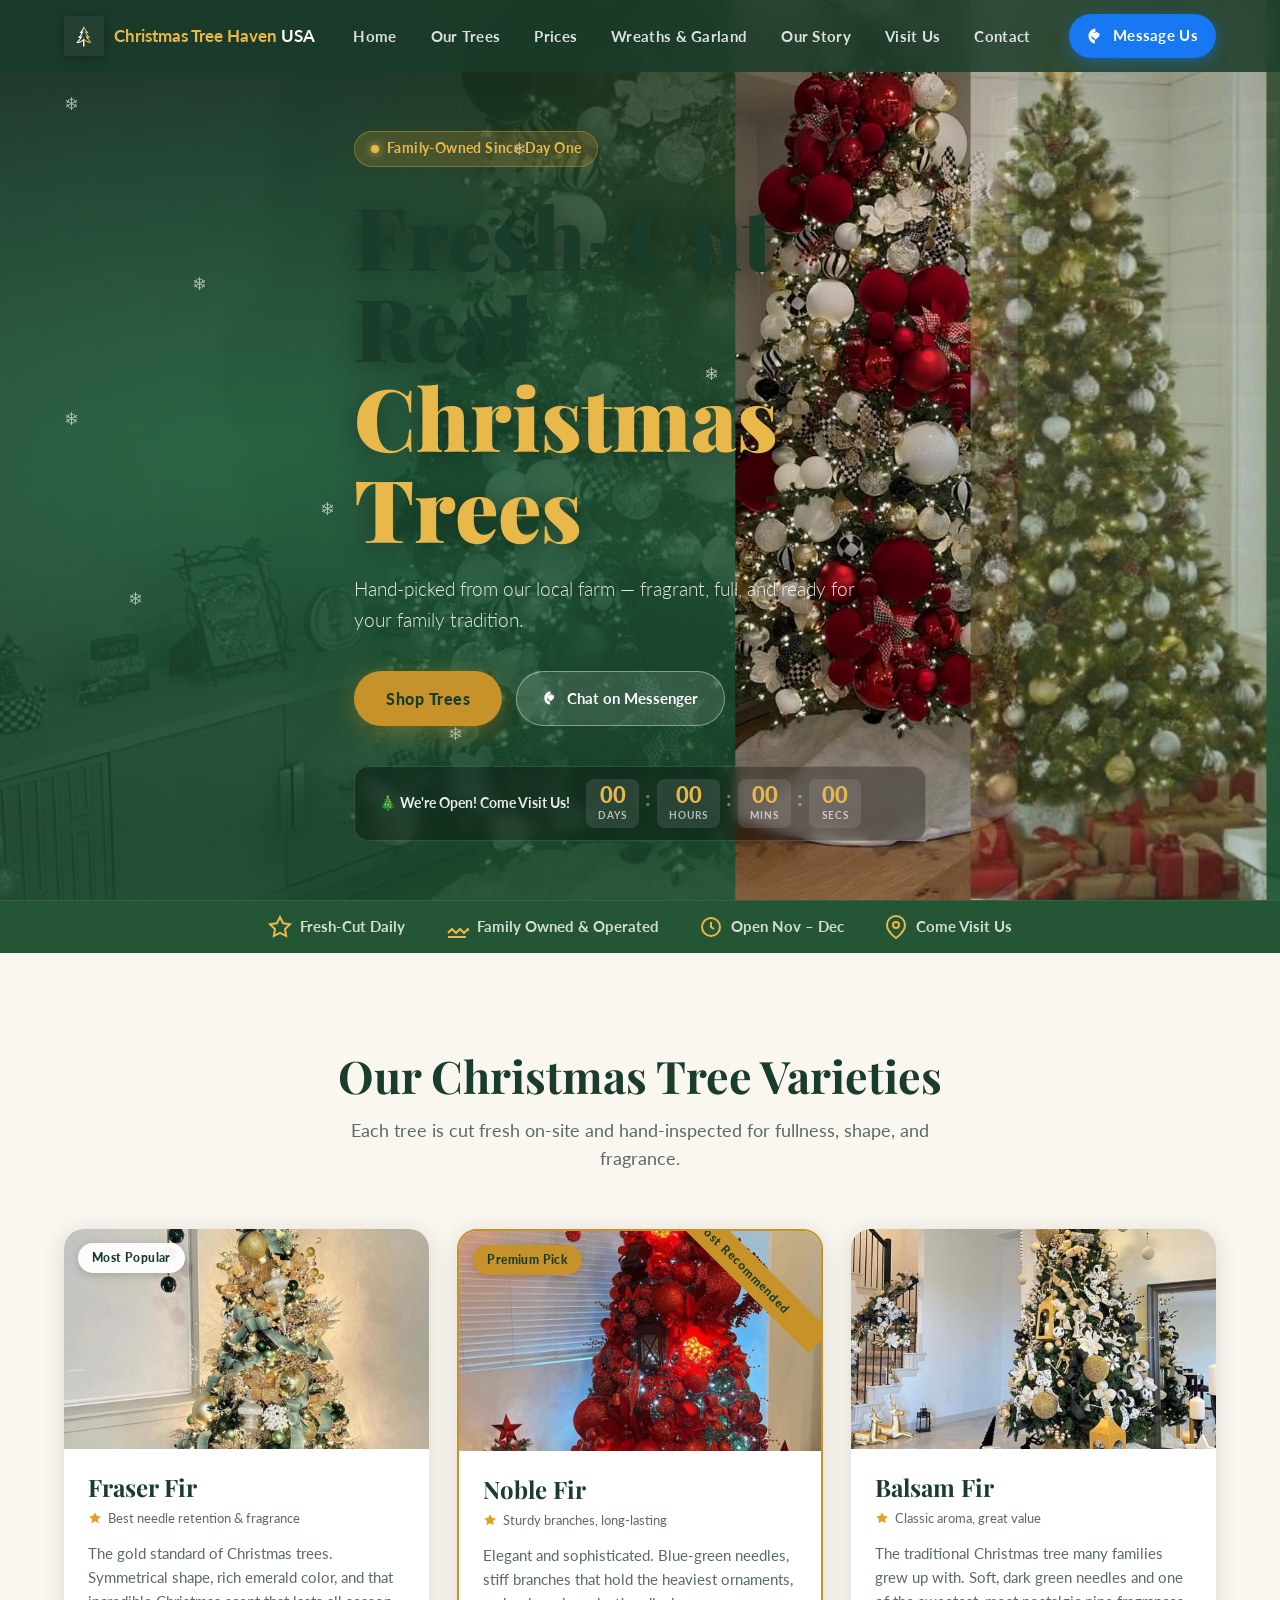
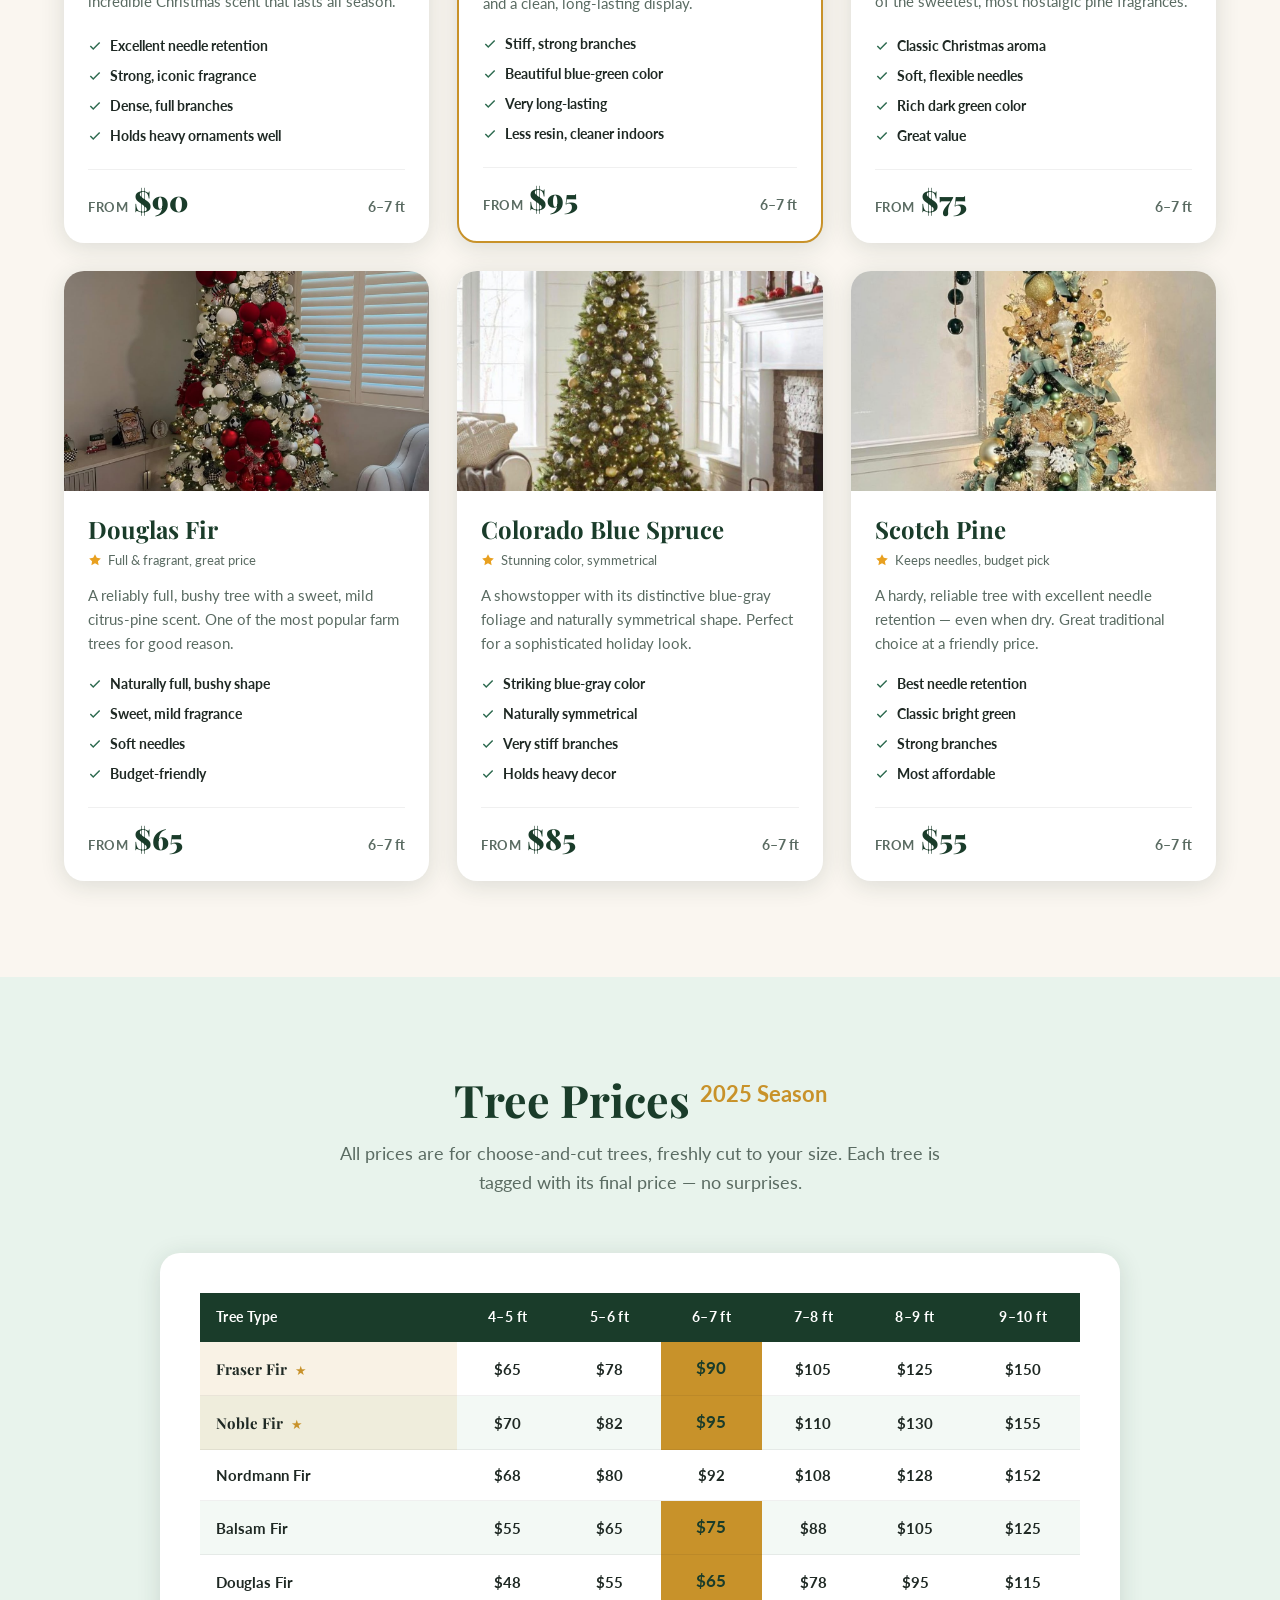
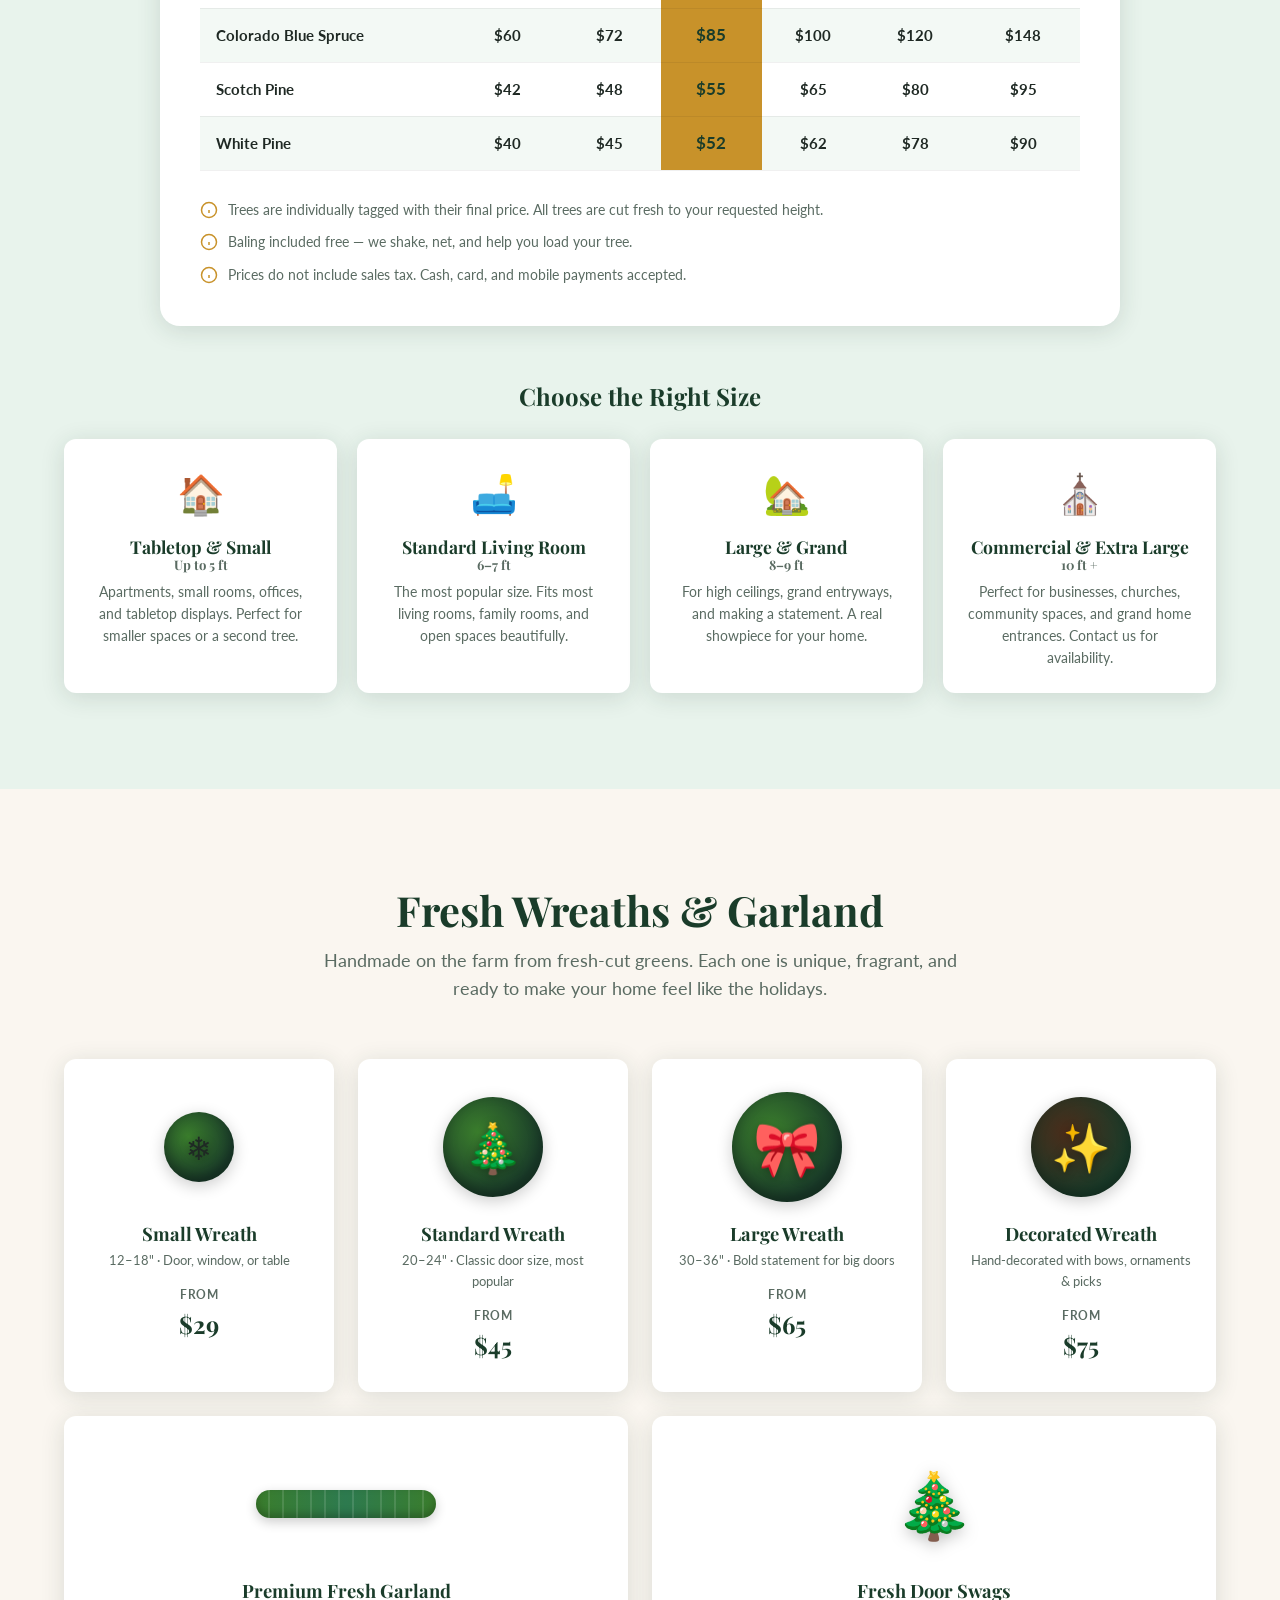
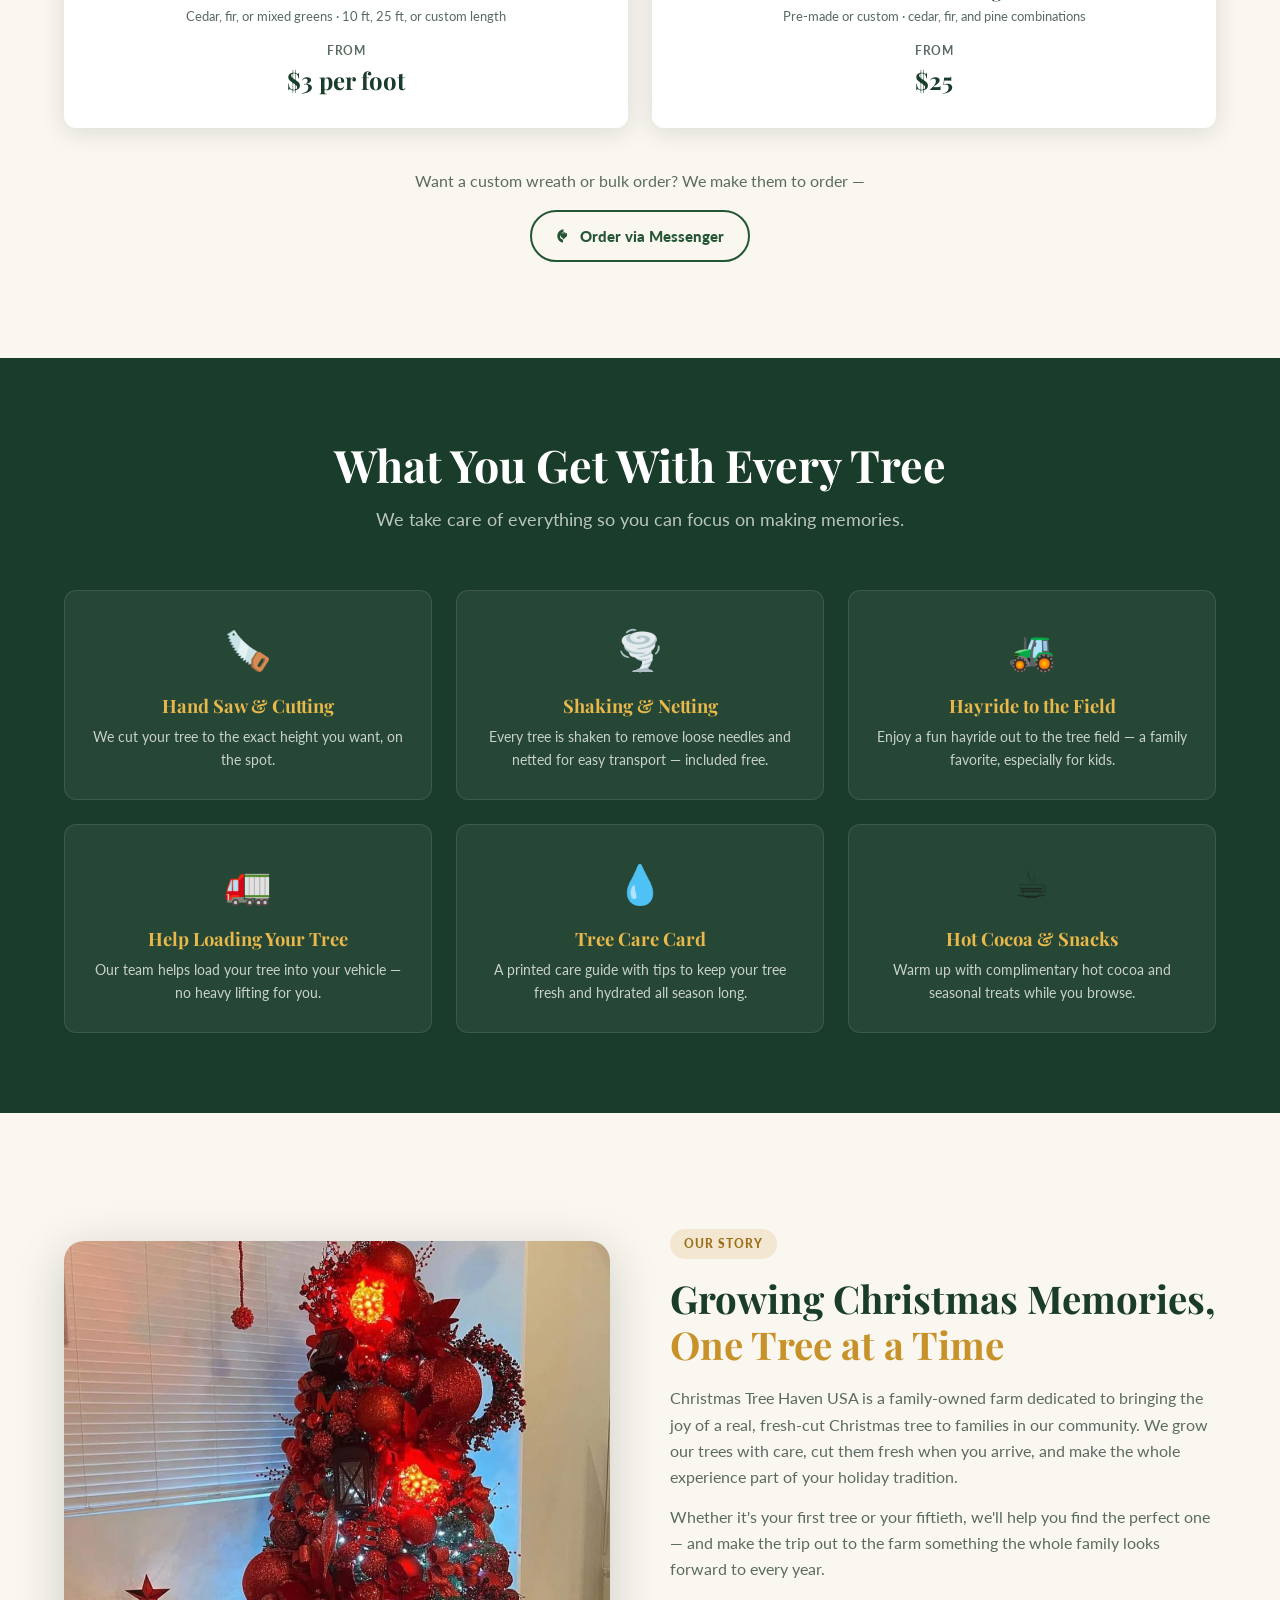
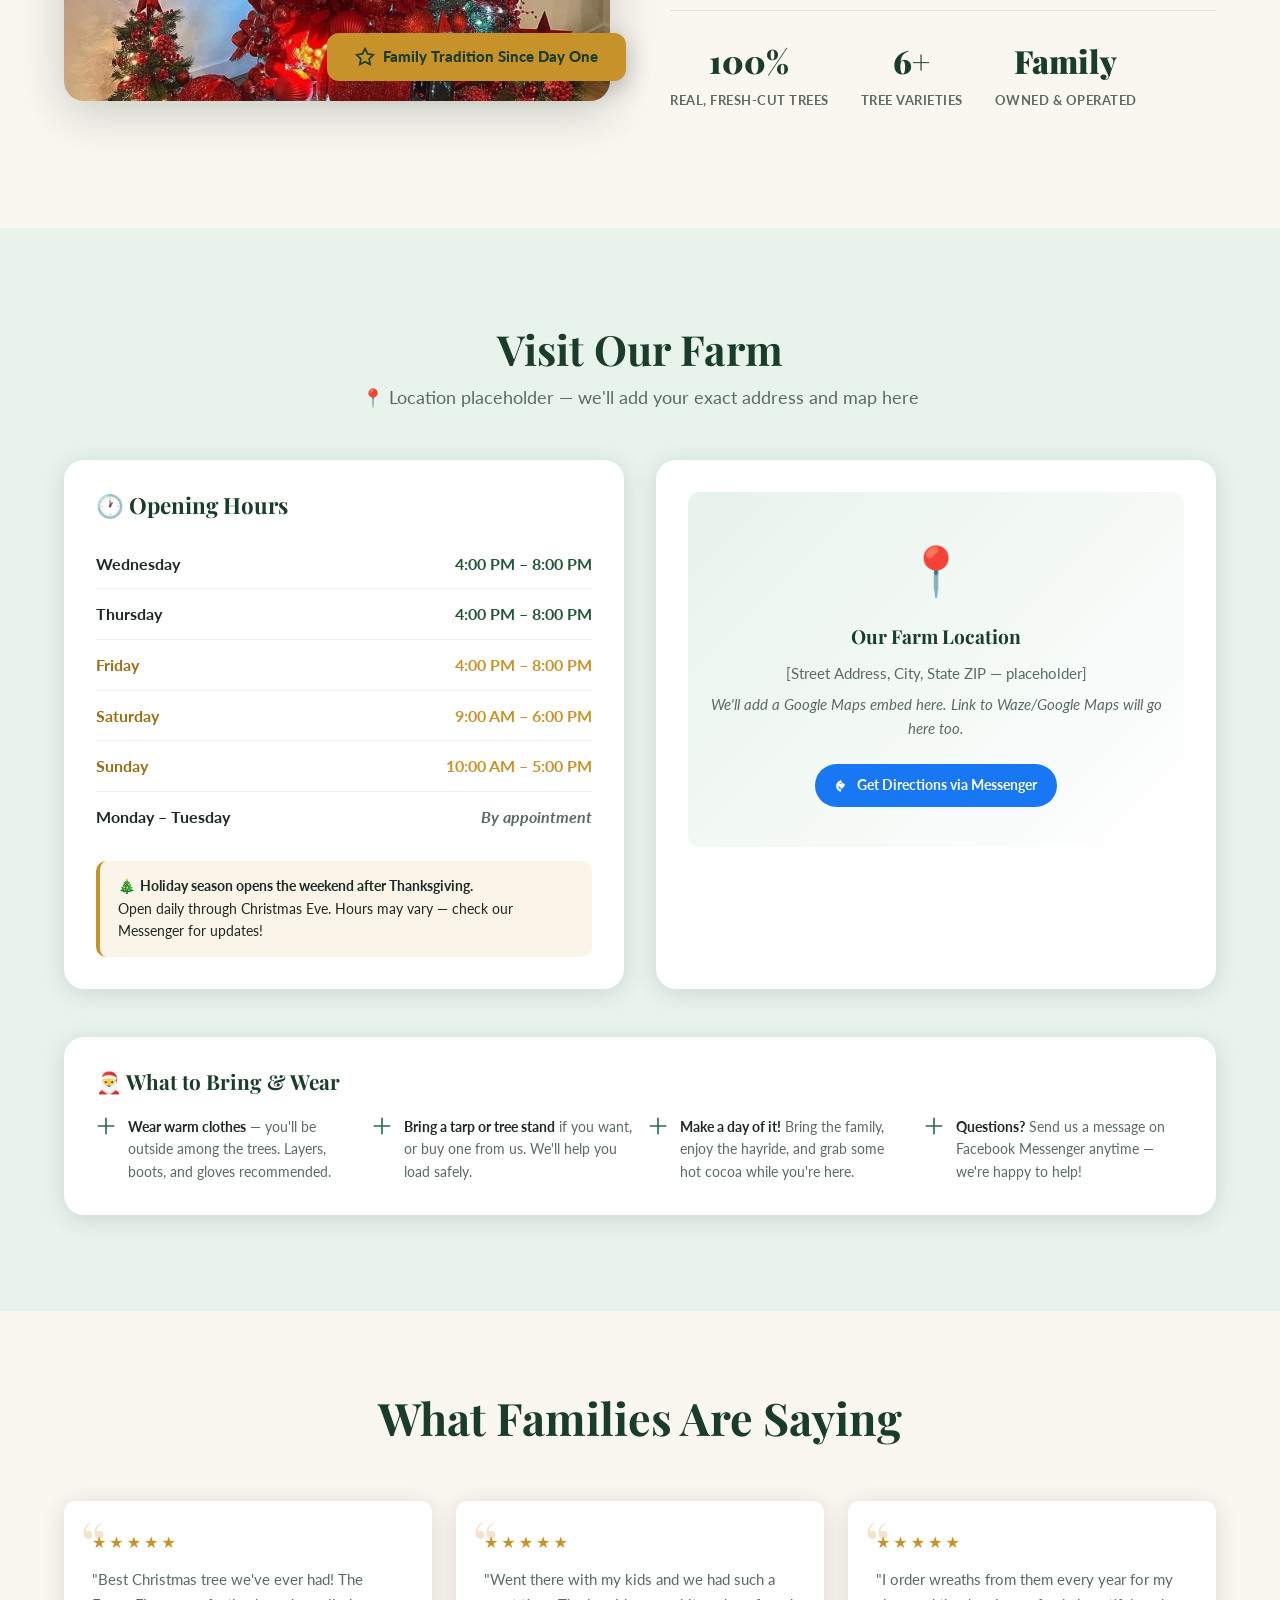
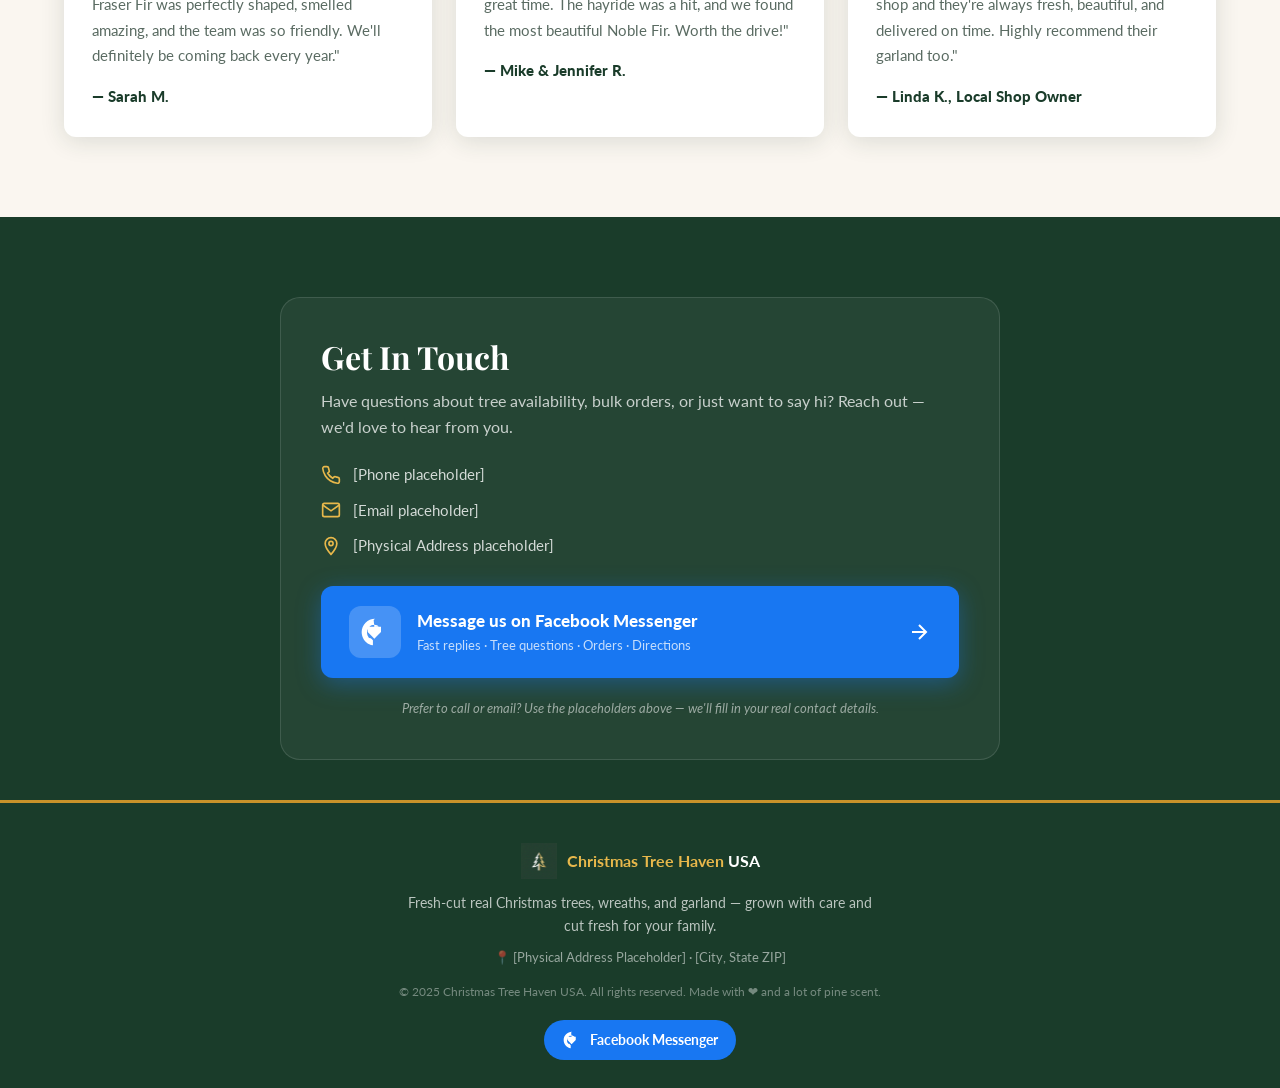
==== commit 60cfcc61: "Add tree images (TREE1-5.jpeg) to docs/ so GitHub Pages serves them" ====
--- a/docs/index.html
+++ b/docs/index.html
@@ -3,6 +3,7 @@
 <head>
   <meta charset="UTF-8">
   <meta name="viewport" content="width=device-width, initial-scale=1.0">
+  <meta http-equiv="X-UA-Compatible" content="IE=edge">
   <title>Christmas Tree Haven USA — Fresh Cut Real Christmas Trees</title>
   <meta name="description" content="Family-owned Christmas tree farm offering fresh-cut Fraser Fir, Noble Fir, Balsam Fir, Douglas Fir, Colorado Blue Spruce, and Scotch Pine. Wreaths, garlands, and tree stands too. Visit us this holiday season!">
   <link rel="preconnect" href="https://fonts.googleapis.com">
